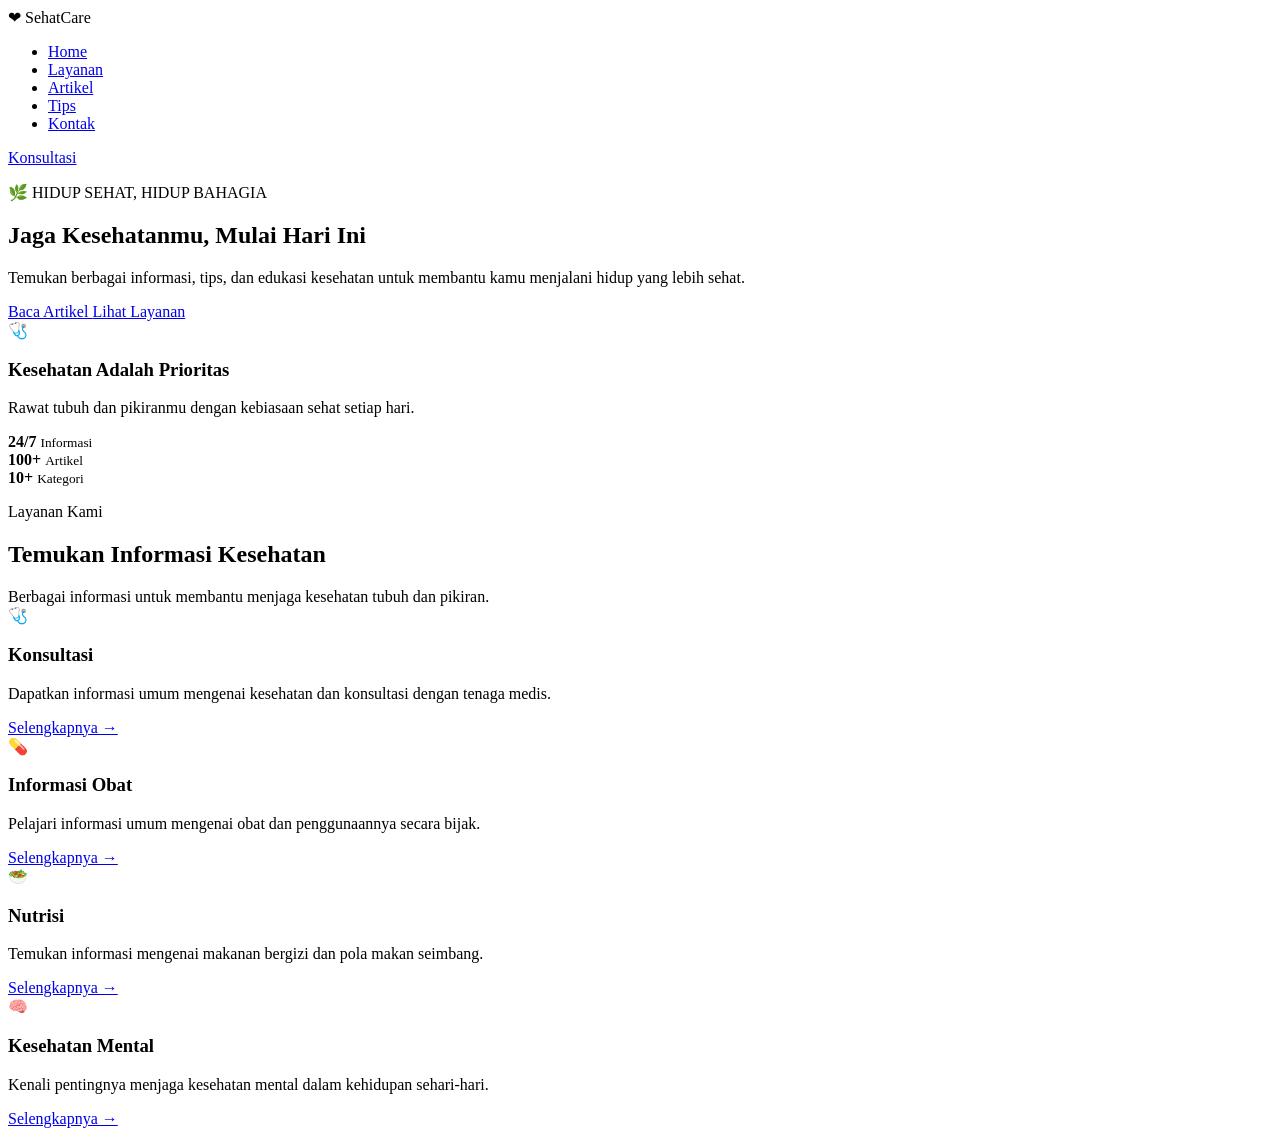
==== index.html @ c1064295 "saya membuat layanan" ====
<!DOCTYPE html>
<html lang="id">
<head>
    <meta charset="UTF-8">
    <meta name="viewport" content="width=device-width, initial-scale=1.0">
    <title>SehatCare - Informasi Kesehatan</title>

    <link rel="stylesheet" href="style.css">
</head>
<body>

    <!-- NAVBAR -->
    <header>
        <nav class="navbar">
            <div class="logo">
                <span>❤</span> SehatCare
            </div>

            <ul class="nav-menu">
                <li><a href="#home">Home</a></li>
                <li><a href="#layanan">Layanan</a></li>
                <li><a href="#artikel">Artikel</a></li>
                <li><a href="#tips">Tips</a></li>
                <li><a href="#kontak">Kontak</a></li>
            </ul>

            <a href="#kontak" class="nav-button">Konsultasi</a>
        </nav>
    </header>


       <!-- HERO -->
    <section class="hero" id="home">
        <div class="hero-content">

            <div class="hero-text">
                <p class="subtitle">🌿 HIDUP SEHAT, HIDUP BAHAGIA</p>

                <h1>
                    Jaga Kesehatanmu,
                    <span>Mulai Hari Ini</span>
                </h1>

                <p class="description">
                    Temukan berbagai informasi, tips, dan edukasi kesehatan
                    untuk membantu kamu menjalani hidup yang lebih sehat.
                </p>

                <div class="hero-buttons">
                    <a href="#artikel" class="btn-primary">
                        Baca Artikel
                    </a>

                    <a href="#layanan" class="btn-secondary">
                        Lihat Layanan
                    </a>
                </div>
            </div>

            <div class="hero-card">
                <div class="doctor-icon">🩺</div>

                <h3>Kesehatan Adalah Prioritas</h3>

                <p>
                    Rawat tubuh dan pikiranmu dengan kebiasaan
                    sehat setiap hari.
                </p>

                <div class="health-info">
                    <div>
                        <strong>24/7</strong>
                        <small>Informasi</small>
                    </div>

                    <div>
                        <strong>100+</strong>
                        <small>Artikel</small>
                    </div>

                    <div>
                        <strong>10+</strong>
                        <small>Kategori</small>
                    </div>
                </div>
            </div>

        </div>
    </section>

        <!-- LAYANAN -->
    <section class="section" id="layanan">

        <div class="section-title">
            <p>Layanan Kami</p>
            <h2>Temukan Informasi Kesehatan</h2>
            <span>
                Berbagai informasi untuk membantu menjaga kesehatan tubuh
                dan pikiran.
            </span>
        </div>

        <div class="service-container">

            <div class="service-card">
                <div class="service-icon">🩺</div>
                <h3>Konsultasi</h3>
                <p>
                    Dapatkan informasi umum mengenai kesehatan
                    dan konsultasi dengan tenaga medis.
                </p>
                <a href="#kontak">Selengkapnya →</a>
            </div>

            <div class="service-card">
                <div class="service-icon">💊</div>
                <h3>Informasi Obat</h3>
                <p>
                    Pelajari informasi umum mengenai obat dan
                    penggunaannya secara bijak.
                </p>
                <a href="#artikel">Selengkapnya →</a>
            </div>

            <div class="service-card">
                <div class="service-icon">🥗</div>
                <h3>Nutrisi</h3>
                <p>
                    Temukan informasi mengenai makanan bergizi
                    dan pola makan seimbang.
                </p>
                <a href="#tips">Selengkapnya →</a>
            </div>

            <div class="service-card">
                <div class="service-icon">🧠</div>
                <h3>Kesehatan Mental</h3>
                <p>
                    Kenali pentingnya menjaga kesehatan mental
                    dalam kehidupan sehari-hari.
                </p>
                <a href="#artikel">Selengkapnya →</a>
            </div>

        </div>
    </section>
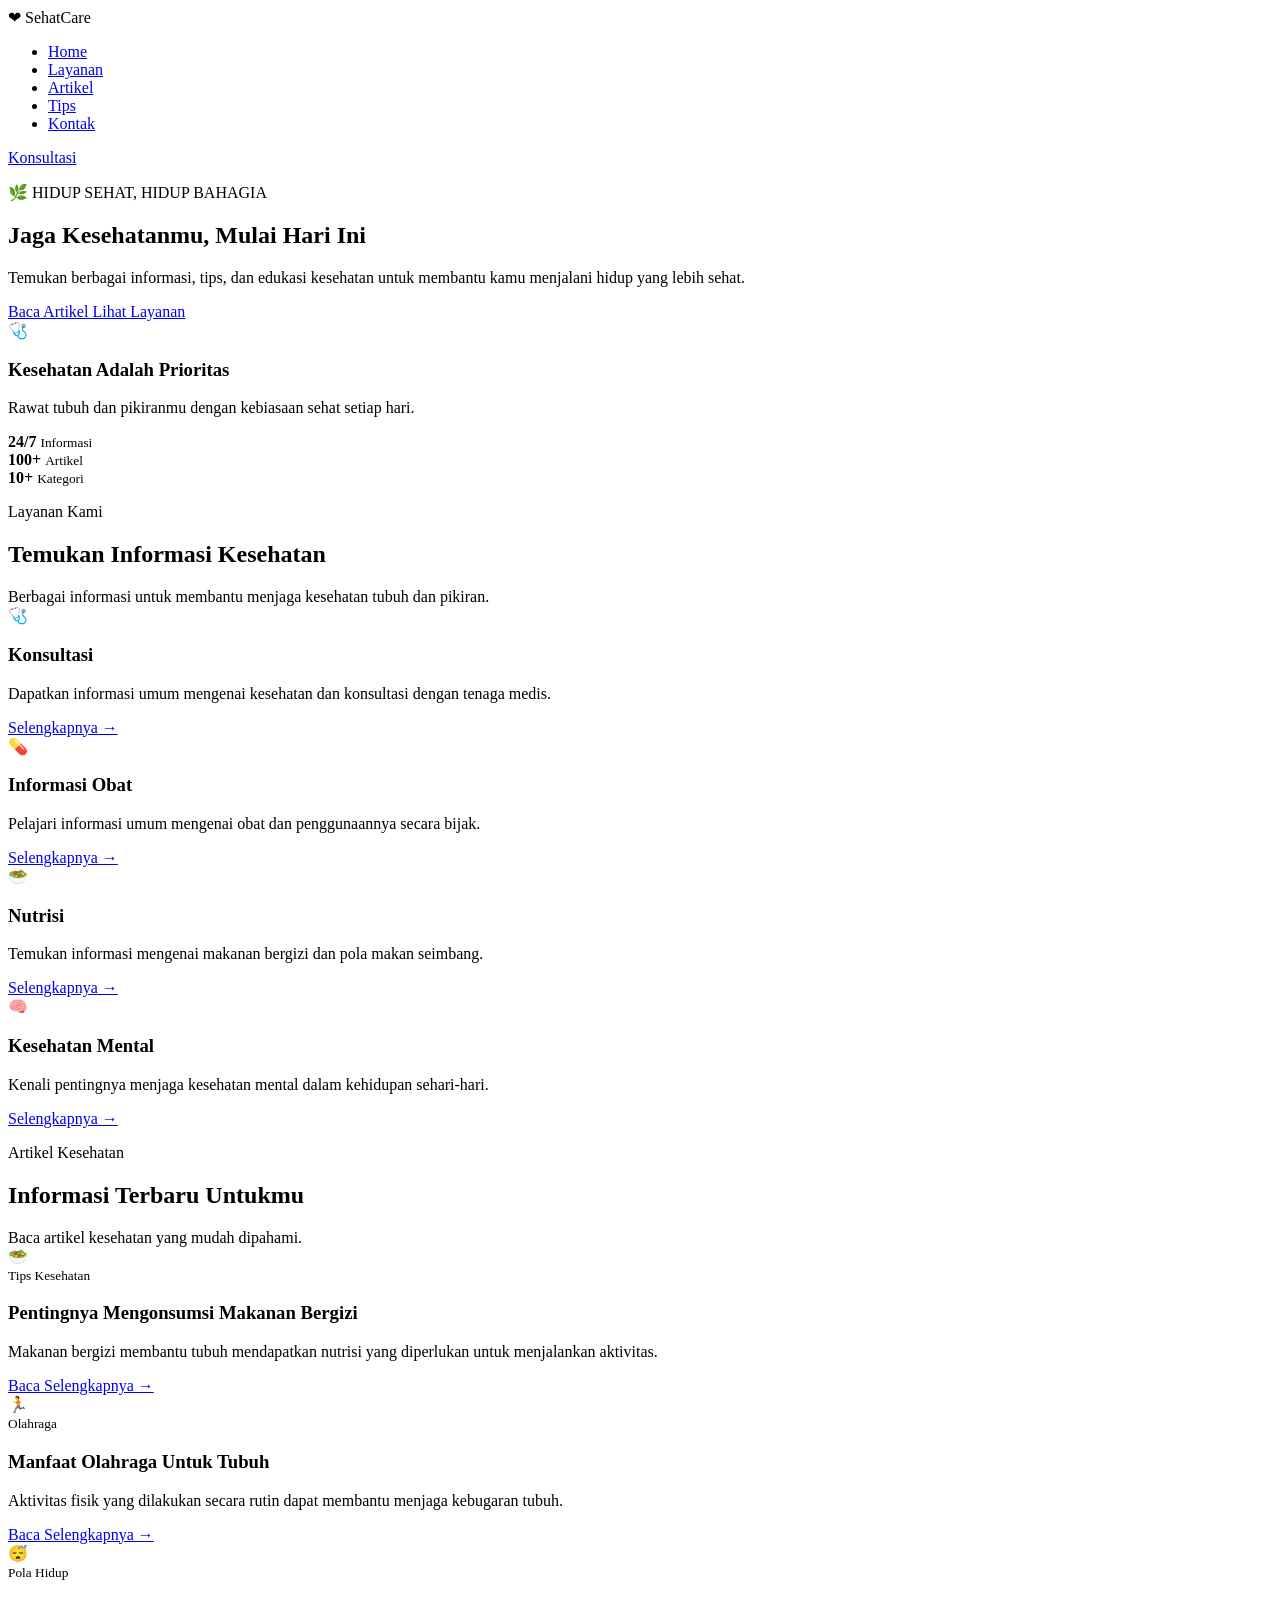
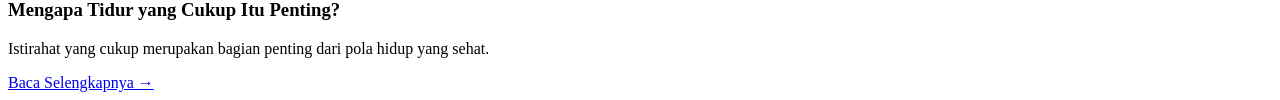
==== commit 41a7c97d: "saya membuat layanan untuk layanan kesehatan" ====
--- a/index.html
+++ b/index.html
@@ -144,3 +144,84 @@
 
         </div>
     </section>
+
+      <!-- ARTIKEL -->
+    <section class="article-section" id="artikel">
+
+        <div class="section-title">
+            <p>Artikel Kesehatan</p>
+            <h2>Informasi Terbaru Untukmu</h2>
+            <span>
+                Baca artikel kesehatan yang mudah dipahami.
+            </span>
+        </div>
+
+        <div class="article-container">
+
+            <article class="article-card">
+                <div class="article-image image-one">
+                    <span>🥗</span>
+                </div>
+
+                <div class="article-content">
+                    <small>Tips Kesehatan</small>
+
+                    <h3>
+                        Pentingnya Mengonsumsi Makanan Bergizi
+                    </h3>
+
+                    <p>
+                        Makanan bergizi membantu tubuh mendapatkan
+                        nutrisi yang diperlukan untuk menjalankan aktivitas.
+                    </p>
+
+                    <a href="#">Baca Selengkapnya →</a>
+                </div>
+            </article>
+
+
+            <article class="article-card">
+                <div class="article-image image-two">
+                    <span>🏃</span>
+                </div>
+
+                <div class="article-content">
+                    <small>Olahraga</small>
+
+                    <h3>
+                        Manfaat Olahraga Untuk Tubuh
+                    </h3>
+
+                    <p>
+                        Aktivitas fisik yang dilakukan secara rutin
+                        dapat membantu menjaga kebugaran tubuh.
+                    </p>
+
+                    <a href="#">Baca Selengkapnya →</a>
+                </div>
+            </article>
+
+
+            <article class="article-card">
+                <div class="article-image image-three">
+                    <span>😴</span>
+                </div>
+
+                <div class="article-content">
+                    <small>Pola Hidup</small>
+
+                    <h3>
+                        Mengapa Tidur yang Cukup Itu Penting?
+                    </h3>
+
+                    <p>
+                        Istirahat yang cukup merupakan bagian penting
+                        dari pola hidup yang sehat.
+                    </p>
+
+                    <a href="#">Baca Selengkapnya →</a>
+                </div>
+            </article>
+
+        </div>
+    </section>
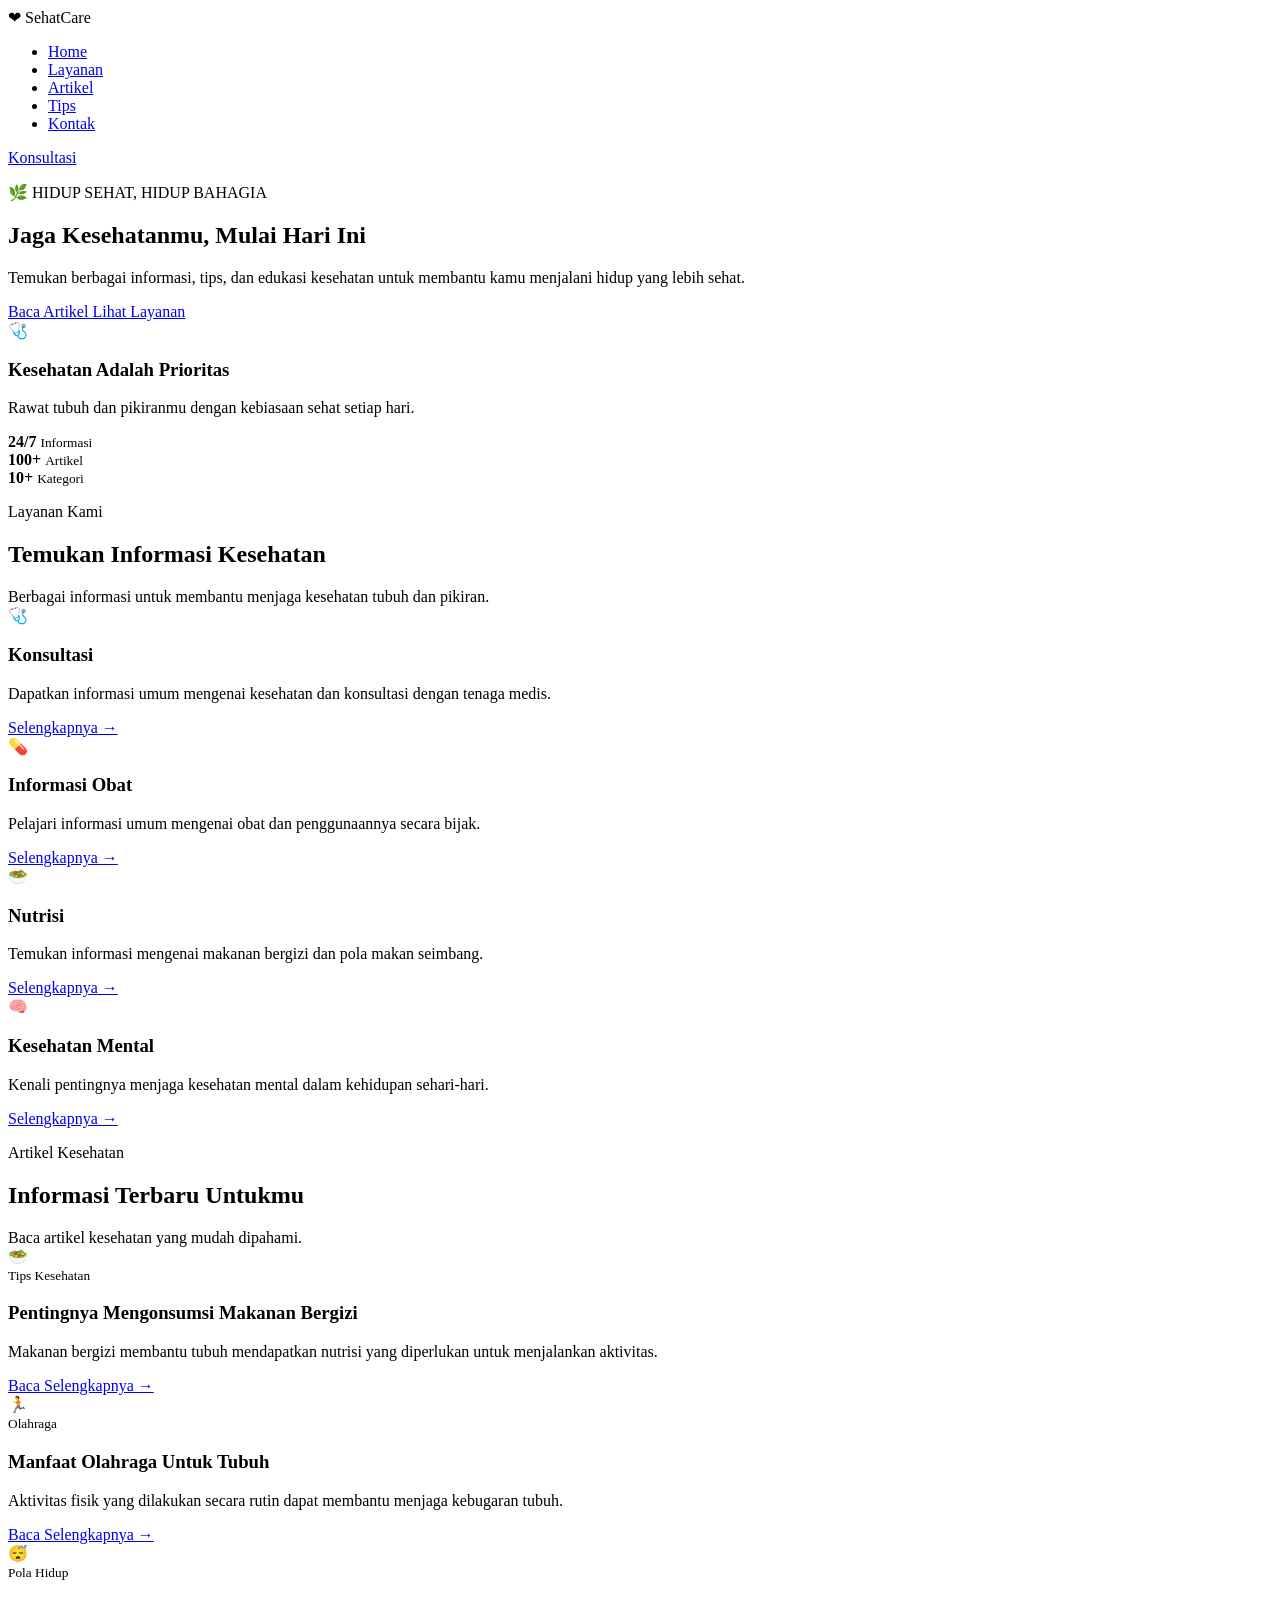
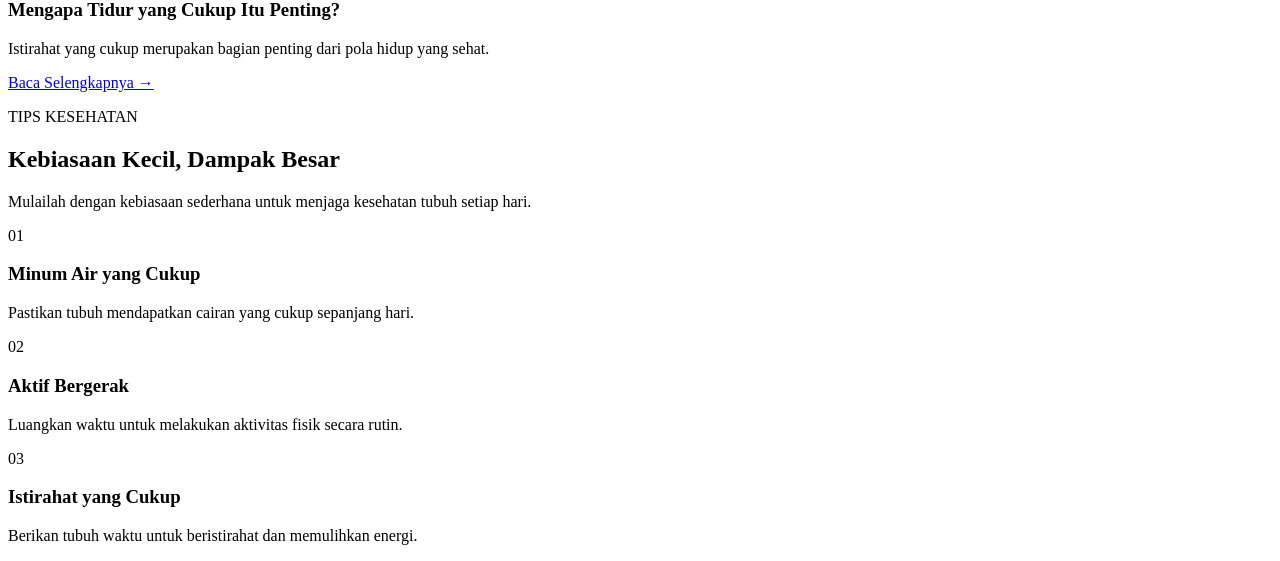
==== commit 1701ebe1: "saya membuat tips" ====
--- a/index.html
+++ b/index.html
@@ -224,4 +224,68 @@
             </article>
 
         </div>
-    </section>+    </section>
+
+    <!-- TIPS -->
+    <section class="tips" id="tips">
+
+        <div class="tips-content">
+
+            <div>
+                <p class="subtitle">TIPS KESEHATAN</p>
+
+                <h2>
+                    Kebiasaan Kecil,
+                    <span>Dampak Besar</span>
+                </h2>
+
+                <p>
+                    Mulailah dengan kebiasaan sederhana untuk menjaga
+                    kesehatan tubuh setiap hari.
+                </p>
+            </div>
+
+            <div class="tips-list">
+
+                <div class="tip">
+                    <span>01</span>
+                    <div>
+                        <h3>Minum Air yang Cukup</h3>
+                        <p>
+                            Pastikan tubuh mendapatkan cairan yang cukup
+                            sepanjang hari.
+                        </p>
+                    </div>
+                </div>
+
+                <div class="tip">
+                    <span>02</span>
+                    <div>
+                        <h3>Aktif Bergerak</h3>
+                        <p>
+                            Luangkan waktu untuk melakukan aktivitas
+                            fisik secara rutin.
+                        </p>
+                    </div>
+                </div>
+
+                <div class="tip">
+                    <span>03</span>
+                    <div>
+                        <h3>Istirahat yang Cukup</h3>
+                        <p>
+                            Berikan tubuh waktu untuk beristirahat dan
+                            memulihkan energi.
+                        </p>
+                    </div>
+                </div>
+
+            </div>
+
+        </div>
+
+    </section>
+
+
+    <!-- CTA -->
+    <section class="cta">
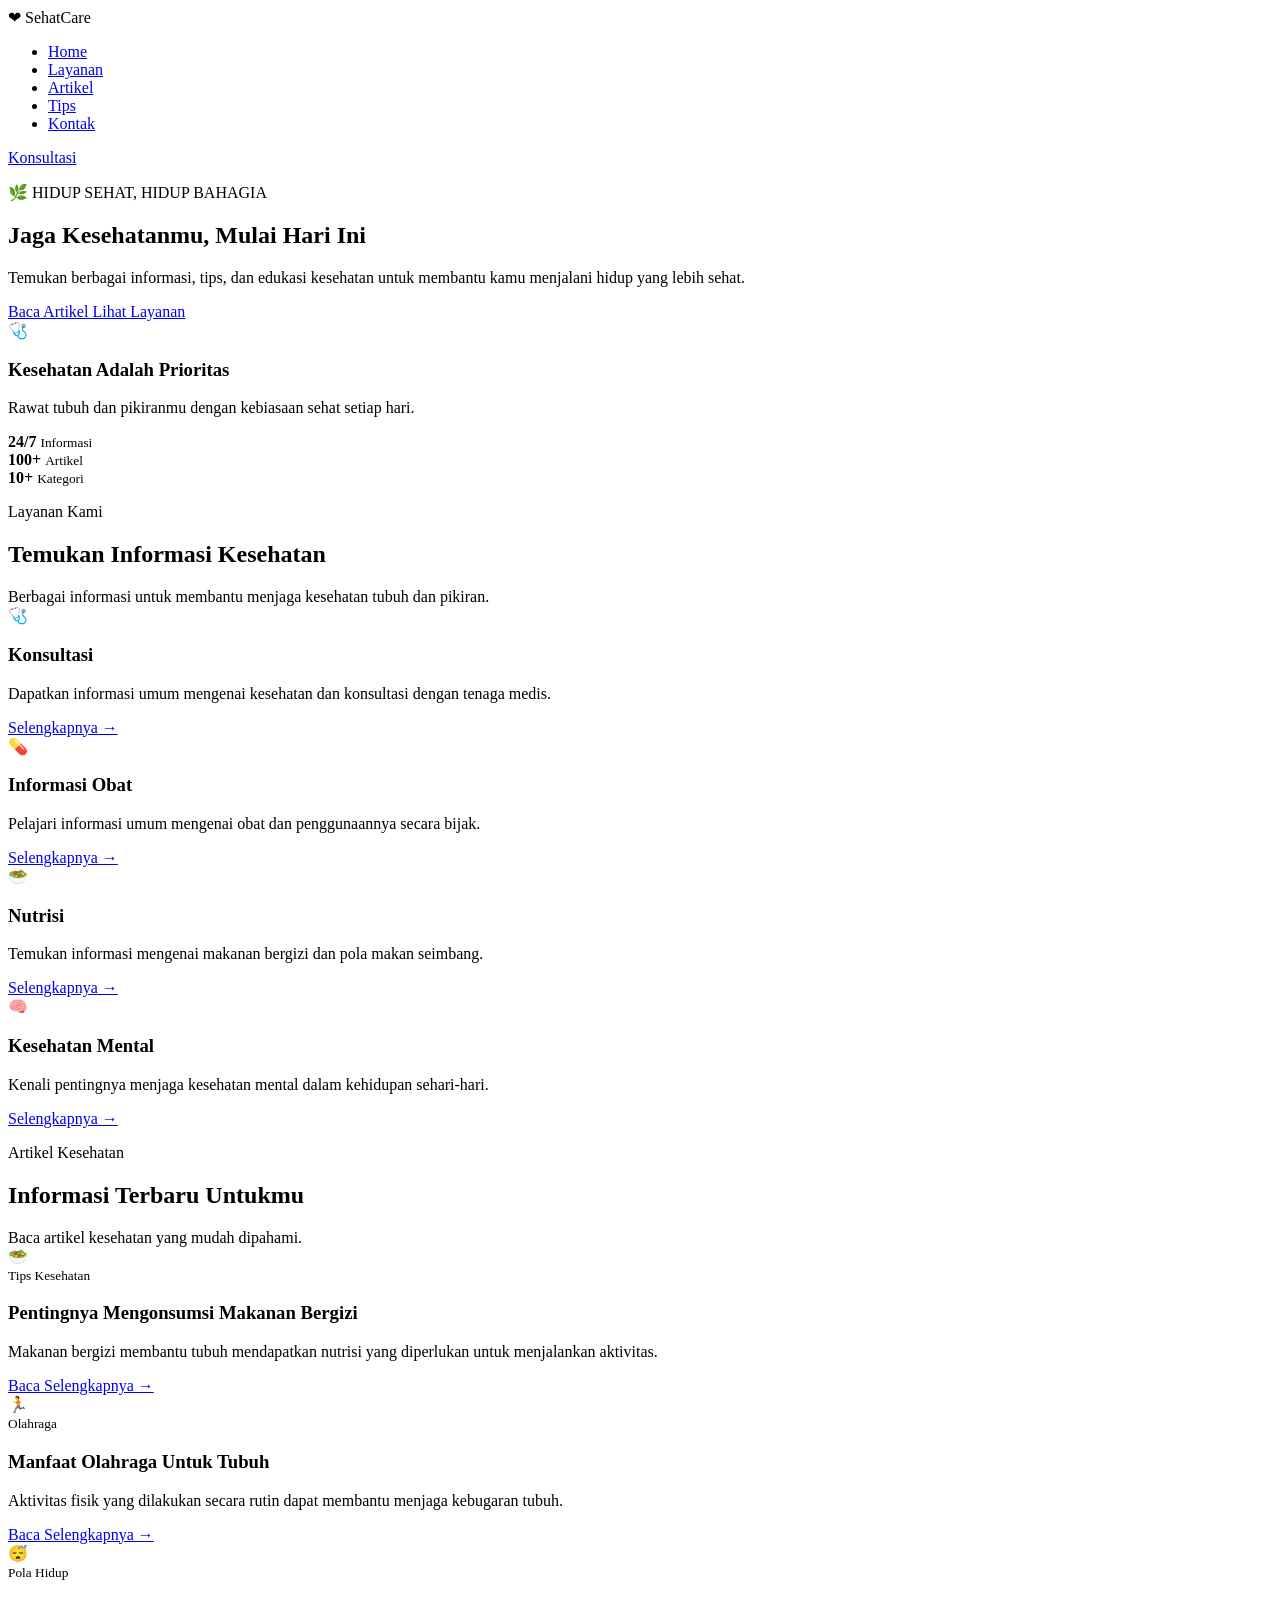
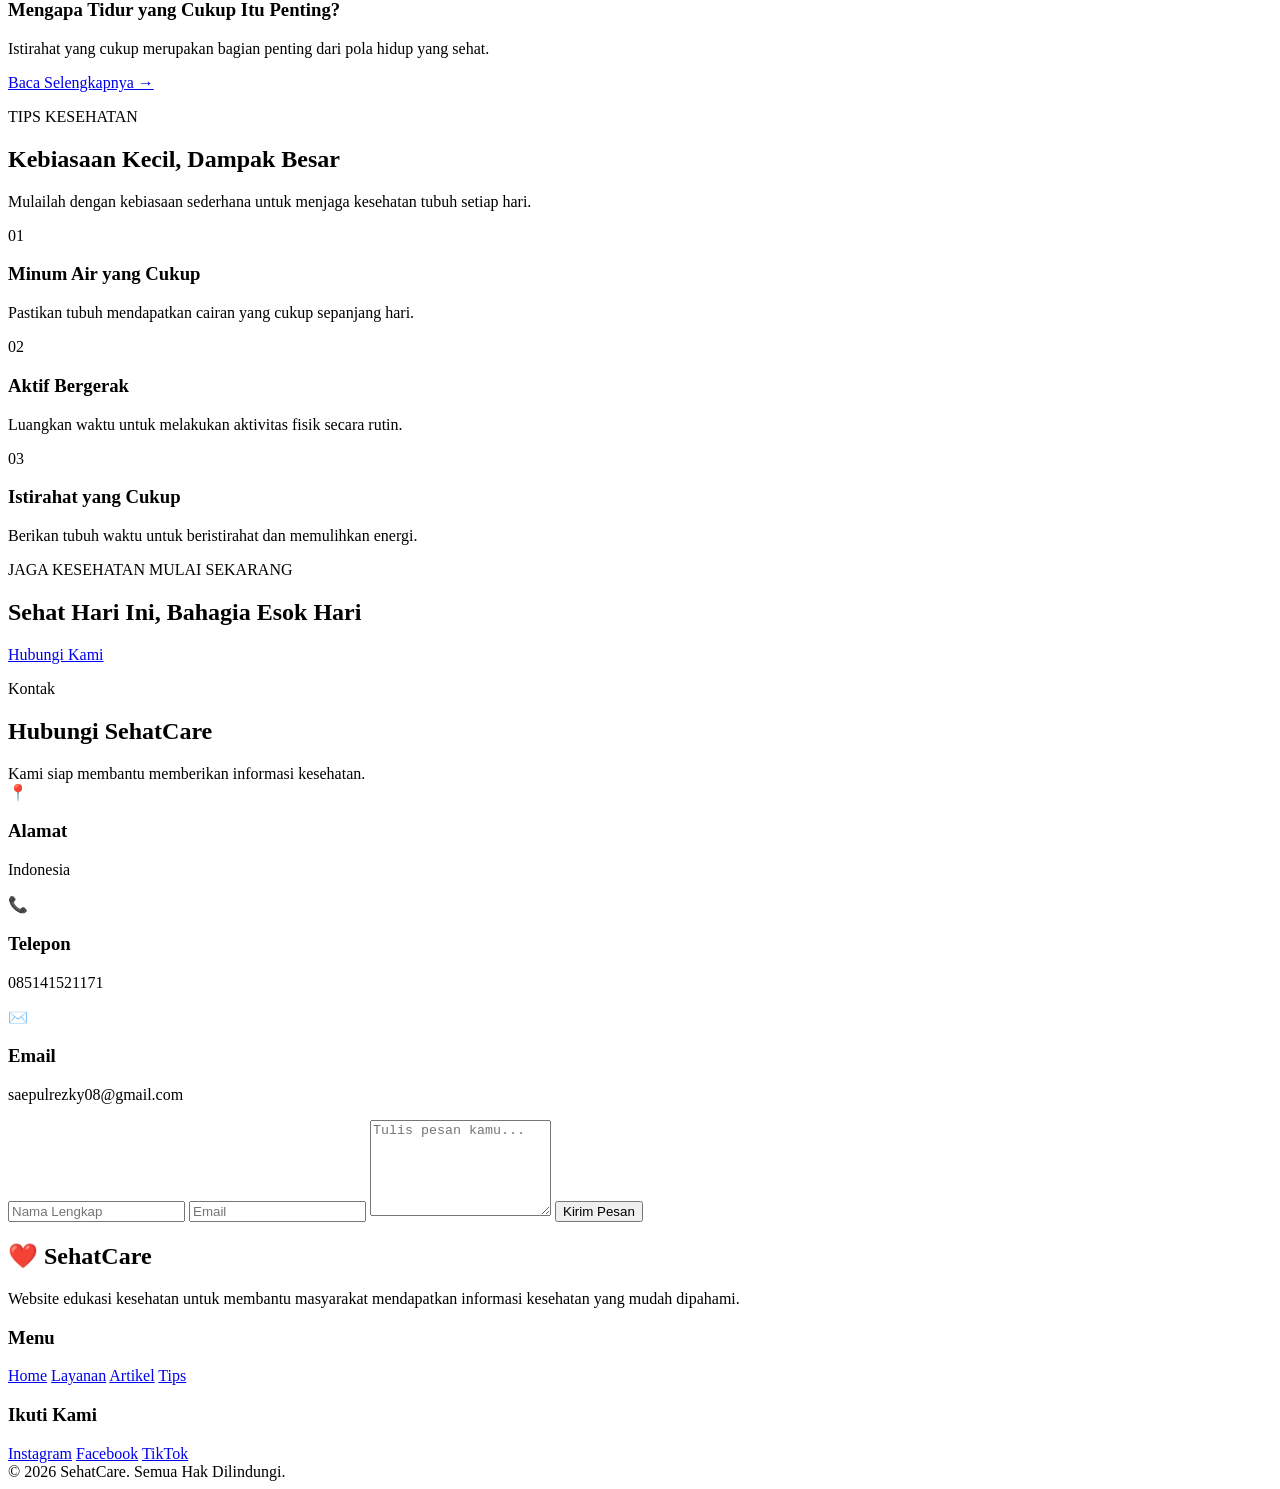
==== commit f302684f: "saya membuat footer di akhir" ====
--- a/index.html
+++ b/index.html
@@ -289,3 +289,117 @@
 
     <!-- CTA -->
     <section class="cta">
+    <div>
+            <p>JAGA KESEHATAN MULAI SEKARANG</p>
+
+            <h2>
+                Sehat Hari Ini,
+                Bahagia Esok Hari
+            </h2>
+
+            <a href="#kontak" class="btn-primary">
+                Hubungi Kami
+            </a>
+        </div>
+
+    </section>
+
+    <!-- KONTAK -->
+    <section class="contact" id="kontak">
+
+        <div class="section-title">
+            <p>Kontak</p>
+            <h2>Hubungi SehatCare</h2>
+            <span>
+                Kami siap membantu memberikan informasi kesehatan.
+            </span>
+        </div>
+
+        <div class="contact-container">
+
+            <div class="contact-info">
+
+                <div class="contact-box">
+                    <span>📍</span>
+                    <div>
+                        <h3>Alamat</h3>
+                        <p>Indonesia</p>
+                    </div>
+                </div>
+
+                <div class="contact-box">
+                    <span>📞</span>
+                    <div>
+                        <h3>Telepon</h3>
+                        <p>085141521171</p>
+                    </div>
+                </div>
+
+                <div class="contact-box">
+                    <span>✉️</span>
+                    <div>
+                        <h3>Email</h3>
+                        <p>saepulrezky08@gmail.com</p>
+                    </div>
+                </div>
+
+            </div>
+
+
+            <form class="contact-form">
+
+                <input type="text" placeholder="Nama Lengkap">
+
+                <input type="email" placeholder="Email">
+
+                <textarea rows="6" placeholder="Tulis pesan kamu..."></textarea>
+
+                <button type="submit">
+                    Kirim Pesan
+                </button>
+
+            </form>
+
+        </div>
+
+    </section>
+
+
+    <!-- FOOTER -->
+    <footer>
+
+        <div class="footer-content">
+
+            <div>
+                <h2>❤️ SehatCare</h2>
+                <p>
+                    Website edukasi kesehatan untuk membantu masyarakat
+                    mendapatkan informasi kesehatan yang mudah dipahami.
+                </p>
+            </div>
+
+            <div>
+                <h3>Menu</h3>
+                <a href="#home">Home</a>
+                <a href="#layanan">Layanan</a>
+                <a href="#artikel">Artikel</a>
+                <a href="#tips">Tips</a>
+            </div>
+
+            <div>
+                <h3>Ikuti Kami</h3>
+                <a href="#">Instagram</a>
+                <a href="#">Facebook</a>
+                <a href="#">TikTok</a>
+            </div>
+
+        </div>
+
+        <div class="copyright">
+            © 2026 SehatCare. Semua Hak Dilindungi.
+        </div>
+
+    </footer>
+
+</body>
+</html>
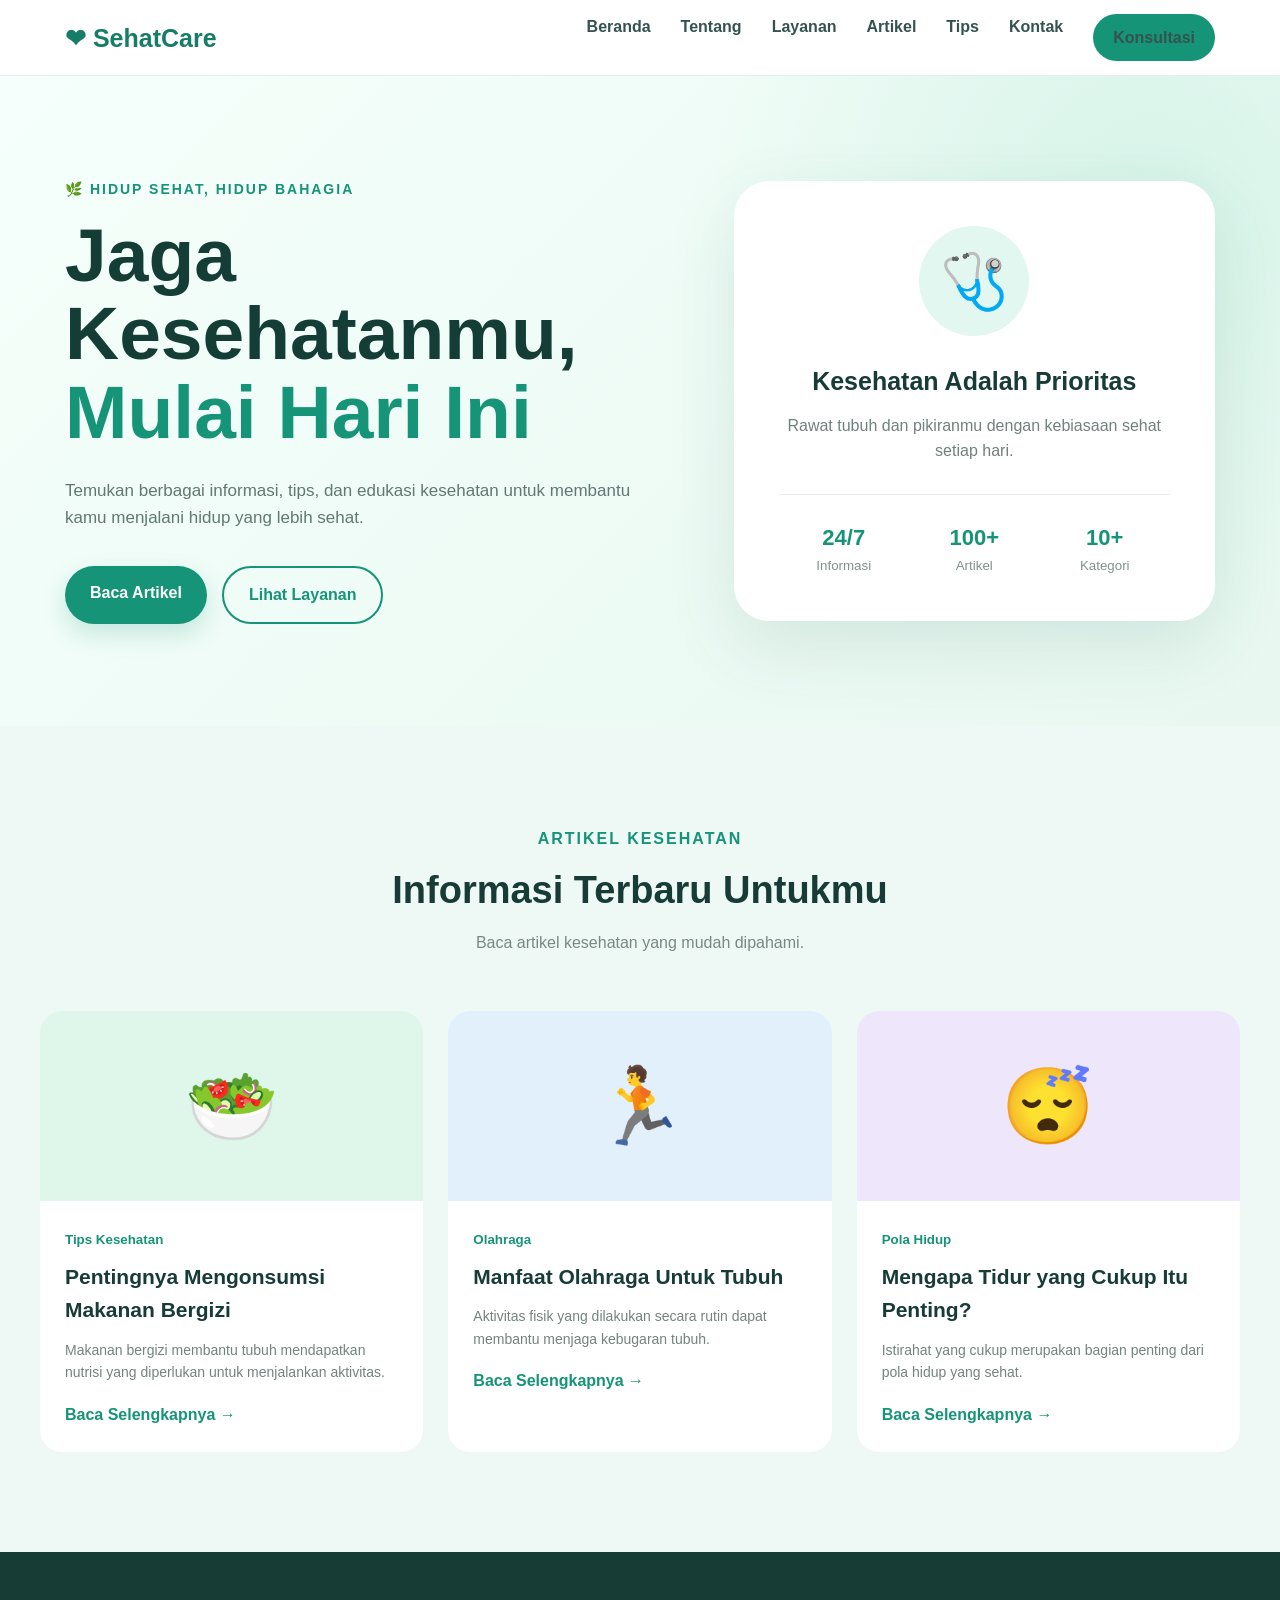
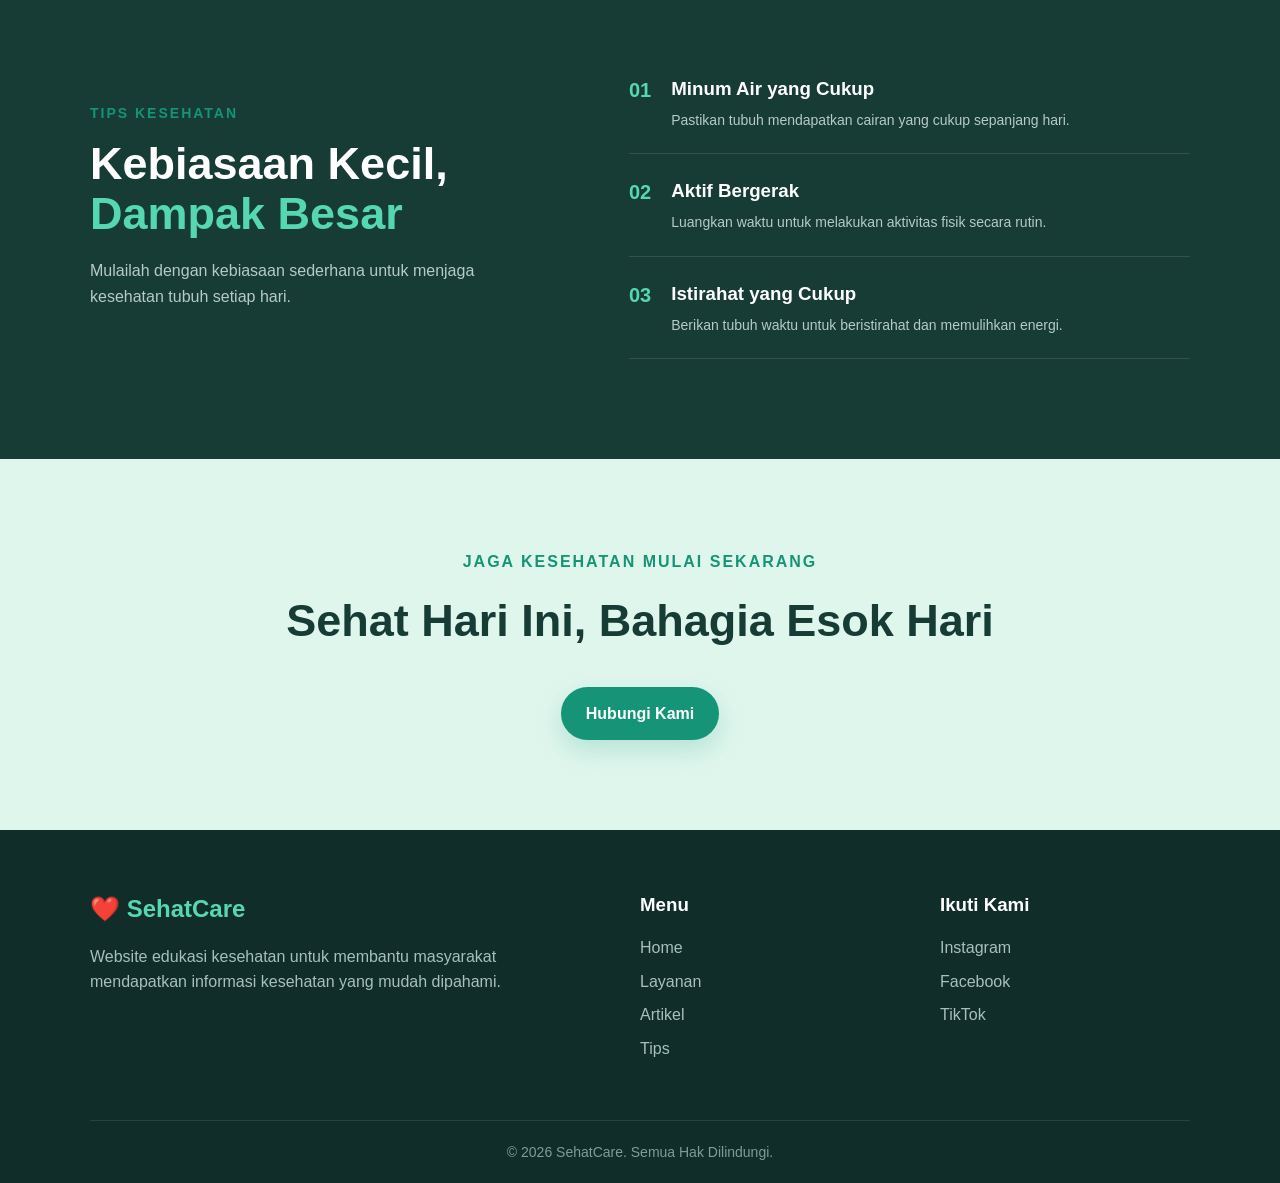
==== commit e76f4e01: "saya membuat halaman artikel yang memiliki judul SehatCare | Artikel versi : 1.8" ====
--- a/index.html
+++ b/index.html
@@ -13,15 +13,17 @@
     <header>
         <nav class="navbar">
             <div class="logo">
-                <span>❤</span> SehatCare
+                <span></span> ❤ SehatCare
             </div>
 
             <ul class="nav-menu">
-                <li><a href="#home">Home</a></li>
-                <li><a href="#layanan">Layanan</a></li>
-                <li><a href="#artikel">Artikel</a></li>
-                <li><a href="#tips">Tips</a></li>
-                <li><a href="#kontak">Kontak</a></li>
+               <ul class="nav-menu" id="navMenu">
+               <li><a class="active" href="index.html">Beranda</a></li>
+               <li><a class="" href="tentang.html">Tentang</a></li>
+               <li><a class="" href="layanan.html">Layanan</a></li>
+               <li><a class="" href="artikel.html">Artikel</a></li>
+               <li><a class="" href="tips.html">Tips</a></li>
+               <li><a class="" href="kontak.html">Kontak</a></li>
             </ul>
 
             <a href="#kontak" class="nav-button">Konsultasi</a>
@@ -83,63 +85,6 @@
                         <small>Kategori</small>
                     </div>
                 </div>
-            </div>
-
-        </div>
-    </section>
-
-        <!-- LAYANAN -->
-    <section class="section" id="layanan">
-
-        <div class="section-title">
-            <p>Layanan Kami</p>
-            <h2>Temukan Informasi Kesehatan</h2>
-            <span>
-                Berbagai informasi untuk membantu menjaga kesehatan tubuh
-                dan pikiran.
-            </span>
-        </div>
-
-        <div class="service-container">
-
-            <div class="service-card">
-                <div class="service-icon">🩺</div>
-                <h3>Konsultasi</h3>
-                <p>
-                    Dapatkan informasi umum mengenai kesehatan
-                    dan konsultasi dengan tenaga medis.
-                </p>
-                <a href="#kontak">Selengkapnya →</a>
-            </div>
-
-            <div class="service-card">
-                <div class="service-icon">💊</div>
-                <h3>Informasi Obat</h3>
-                <p>
-                    Pelajari informasi umum mengenai obat dan
-                    penggunaannya secara bijak.
-                </p>
-                <a href="#artikel">Selengkapnya →</a>
-            </div>
-
-            <div class="service-card">
-                <div class="service-icon">🥗</div>
-                <h3>Nutrisi</h3>
-                <p>
-                    Temukan informasi mengenai makanan bergizi
-                    dan pola makan seimbang.
-                </p>
-                <a href="#tips">Selengkapnya →</a>
-            </div>
-
-            <div class="service-card">
-                <div class="service-icon">🧠</div>
-                <h3>Kesehatan Mental</h3>
-                <p>
-                    Kenali pentingnya menjaga kesehatan mental
-                    dalam kehidupan sehari-hari.
-                </p>
-                <a href="#artikel">Selengkapnya →</a>
             </div>
 
         </div>
@@ -304,67 +249,6 @@
 
     </section>
 
-    <!-- KONTAK -->
-    <section class="contact" id="kontak">
-
-        <div class="section-title">
-            <p>Kontak</p>
-            <h2>Hubungi SehatCare</h2>
-            <span>
-                Kami siap membantu memberikan informasi kesehatan.
-            </span>
-        </div>
-
-        <div class="contact-container">
-
-            <div class="contact-info">
-
-                <div class="contact-box">
-                    <span>📍</span>
-                    <div>
-                        <h3>Alamat</h3>
-                        <p>Indonesia</p>
-                    </div>
-                </div>
-
-                <div class="contact-box">
-                    <span>📞</span>
-                    <div>
-                        <h3>Telepon</h3>
-                        <p>085141521171</p>
-                    </div>
-                </div>
-
-                <div class="contact-box">
-                    <span>✉️</span>
-                    <div>
-                        <h3>Email</h3>
-                        <p>saepulrezky08@gmail.com</p>
-                    </div>
-                </div>
-
-            </div>
-
-
-            <form class="contact-form">
-
-                <input type="text" placeholder="Nama Lengkap">
-
-                <input type="email" placeholder="Email">
-
-                <textarea rows="6" placeholder="Tulis pesan kamu..."></textarea>
-
-                <button type="submit">
-                    Kirim Pesan
-                </button>
-
-            </form>
-
-        </div>
-
-    </section>
-
-
     <!-- FOOTER -->
     <footer>
 
--- a/style.css
+++ b/style.css
@@ -0,0 +1,604 @@
+* {
+    margin: 0;
+    padding: 0;
+    box-sizing: border-box;
+    scroll-behavior: smooth;
+}
+
+body {
+    font-family: Arial, Helvetica, sans-serif;
+    color: #173b35;
+    background: #f7fbf9;
+    line-height: 1.6;
+}
+
+/* =========================
+   NAVBAR
+========================= */
+
+header {
+    position: sticky;
+    top: 0;
+    z-index: 1000;
+    background: rgba(255, 255, 255, 0.95);
+    border-bottom: 1px solid #e5eeee;
+    backdrop-filter: blur(10px);
+}
+
+.navbar {
+    max-width: 1200px;
+    margin: auto;
+    height: 75px;
+    padding: 0 25px;
+
+    display: flex;
+    align-items: center;
+    justify-content: space-between;
+}
+
+.logo {
+    font-size: 25px;
+    font-weight: bold;
+    color: #167d67;
+}
+
+.logo span {
+    color: #e45c65;
+}
+
+.nav-menu {
+    list-style: none;
+    display: flex;
+    gap: 30px;
+}
+
+.nav-menu a {
+    text-decoration: none;
+    color: #34534e;
+    font-weight: 600;
+    transition: 0.3s;
+}
+
+.nav-menu a:hover {
+    color: #159477;
+}
+
+.nav-button {
+    text-decoration: none;
+    background: #159477;
+    color: white;
+    padding: 11px 20px;
+    border-radius: 25px;
+    font-weight: bold;
+    transition: 0.3s;
+}
+
+.nav-button:hover {
+    background: #106f5a;
+    transform: translateY(-2px);
+}
+
+/* =========================
+   HERO
+========================= */
+
+.hero {
+    min-height: 650px;
+    background:
+        radial-gradient(circle at 90% 20%, #d7f4e9 0%, transparent 35%),
+        linear-gradient(135deg, #f5fffb, #e8f8f1);
+
+    display: flex;
+    align-items: center;
+}
+
+.hero-content {
+    max-width: 1200px;
+    width: 100%;
+    margin: auto;
+    padding: 80px 25px;
+
+    display: grid;
+    grid-template-columns: 1.1fr 0.9fr;
+    gap: 80px;
+    align-items: center;
+}
+
+.subtitle {
+    color: #159477;
+    font-size: 14px;
+    font-weight: bold;
+    letter-spacing: 2px;
+    margin-bottom: 15px;
+}
+
+.hero h1 {
+    font-size: clamp(45px, 6vw, 75px);
+    line-height: 1.05;
+    color: #143d36;
+    margin-bottom: 25px;
+}
+
+.hero h1 span {
+    display: block;
+    color: #159477;
+}
+
+.description {
+    color: #627873;
+    max-width: 580px;
+    font-size: 17px;
+    margin-bottom: 35px;
+}
+
+.hero-buttons {
+    display: flex;
+    gap: 15px;
+    flex-wrap: wrap;
+}
+
+.btn-primary,
+.btn-secondary {
+    display: inline-block;
+    padding: 14px 25px;
+    border-radius: 30px;
+    text-decoration: none;
+    font-weight: bold;
+    transition: 0.3s;
+}
+
+.btn-primary {
+    background: #159477;
+    color: white;
+    box-shadow: 0 10px 25px rgba(21, 148, 119, 0.2);
+}
+
+.btn-primary:hover {
+    background: #106f5a;
+    transform: translateY(-4px);
+}
+
+.btn-secondary {
+    border: 2px solid #159477;
+    color: #159477;
+}
+
+.btn-secondary:hover {
+    background: #159477;
+    color: white;
+}
+
+
+/* HERO CARD */
+
+.hero-card {
+    background: white;
+    padding: 45px;
+    border-radius: 35px;
+    box-shadow: 0 25px 70px rgba(35, 100, 80, 0.12);
+    text-align: center;
+    animation: floating 4s ease-in-out infinite;
+}
+
+.doctor-icon {
+    width: 110px;
+    height: 110px;
+    margin: auto auto 25px;
+
+    display: flex;
+    justify-content: center;
+    align-items: center;
+
+    background: #e2f7ef;
+    border-radius: 50%;
+    font-size: 55px;
+}
+
+.hero-card h3 {
+    font-size: 25px;
+    margin-bottom: 12px;
+}
+
+.hero-card p {
+    color: #71817e;
+}
+
+.health-info {
+    display: grid;
+    grid-template-columns: repeat(3, 1fr);
+    margin-top: 30px;
+    border-top: 1px solid #e8eeee;
+    padding-top: 25px;
+}
+
+.health-info strong,
+.health-info small {
+    display: block;
+}
+
+.health-info strong {
+    color: #159477;
+    font-size: 22px;
+}
+
+.health-info small {
+    color: #82918e;
+}
+
+/* =========================
+   SECTION
+========================= */
+
+.section {
+    padding: 100px 25px;
+    max-width: 1200px;
+    margin: auto;
+}
+
+.section-title {
+    text-align: center;
+    max-width: 700px;
+    margin: 0 auto 55px;
+}
+
+.section-title p {
+    color: #159477;
+    font-weight: bold;
+    text-transform: uppercase;
+    letter-spacing: 2px;
+    margin-bottom: 8px;
+}
+
+.section-title h2 {
+    font-size: 38px;
+    color: #173b35;
+    margin-bottom: 10px;
+}
+
+.section-title span {
+    color: #788985;
+}
+
+/* =========================
+   SERVICE
+========================= */
+
+.service-container {
+    display: grid;
+    grid-template-columns: repeat(4, 1fr);
+    gap: 20px;
+}
+
+.service-card {
+    background: white;
+    padding: 30px 25px;
+    border-radius: 20px;
+    border: 1px solid #e7efec;
+    transition: 0.35s;
+}
+
+.service-card:hover {
+    transform: translateY(-10px);
+    box-shadow: 0 20px 45px rgba(28, 105, 83, 0.12);
+}
+
+.service-icon {
+    font-size: 38px;
+    width: 70px;
+    height: 70px;
+
+    display: flex;
+    align-items: center;
+    justify-content: center;
+
+    background: #e7f8f1;
+    border-radius: 18px;
+    margin-bottom: 20px;
+}
+
+.service-card h3 {
+    margin-bottom: 10px;
+    font-size: 20px;
+}
+
+.service-card p {
+    color: #758580;
+    font-size: 14px;
+    margin-bottom: 20px;
+}
+
+.service-card a,
+.article-card a {
+    text-decoration: none;
+    color: #159477;
+    font-weight: bold;
+}
+
+/* =========================
+   ARTICLE
+========================= */
+
+.article-section {
+    padding: 100px 25px;
+    background: #eef8f4;
+}
+
+.article-container {
+    max-width: 1200px;
+    margin: auto;
+
+    display: grid;
+    grid-template-columns: repeat(3, 1fr);
+    gap: 25px;
+}
+
+.article-card {
+    background: white;
+    border-radius: 22px;
+    overflow: hidden;
+    transition: 0.3s;
+}
+
+.article-card:hover {
+    transform: translateY(-8px);
+    box-shadow: 0 20px 40px rgba(30, 100, 80, 0.12);
+}
+
+.article-image {
+    height: 190px;
+    display: flex;
+    justify-content: center;
+    align-items: center;
+    font-size: 75px;
+}
+
+.image-one {
+    background: #dff6eb;
+}
+
+.image-two {
+    background: #e1f0fa;
+}
+
+.image-three {
+    background: #eee7fb;
+}
+
+.article-content {
+    padding: 25px;
+}
+
+.article-content small {
+    color: #159477;
+    font-weight: bold;
+}
+
+.article-content h3 {
+    margin: 8px 0 12px;
+    font-size: 21px;
+}
+
+.article-content p {
+    color: #74837f;
+    font-size: 14px;
+    margin-bottom: 18px;
+}
+
+/* =========================
+   TIPS
+========================= */
+
+.tips {
+    padding: 100px 25px;
+    background: #173b35;
+    color: white;
+}
+
+.tips-content {
+    max-width: 1100px;
+    margin: auto;
+
+    display: grid;
+    grid-template-columns: 0.9fr 1.1fr;
+    gap: 80px;
+    align-items: center;
+}
+
+.tips h2 {
+    font-size: 45px;
+    line-height: 1.1;
+    margin-bottom: 20px;
+}
+
+.tips h2 span {
+    color: #55d7b2;
+}
+
+.tips-content > div > p:last-child {
+    color: #b6cbc5;
+}
+
+.tip {
+    display: flex;
+    gap: 20px;
+    padding: 22px 0;
+    border-bottom: 1px solid rgba(255,255,255,0.12);
+}
+
+.tip > span {
+    color: #55d7b2;
+    font-size: 20px;
+    font-weight: bold;
+}
+
+.tip h3 {
+    margin-bottom: 5px;
+}
+
+.tip p {
+    color: #b6cbc5;
+    font-size: 14px;
+}
+
+/* =========================
+   CTA
+========================= */
+
+.cta {
+    padding: 90px 25px;
+    text-align: center;
+    background: #dff6ed;
+}
+
+.cta p {
+    color: #159477;
+    font-weight: bold;
+    letter-spacing: 2px;
+}
+
+.cta h2 {
+    font-size: 45px;
+    color: #173b35;
+    margin: 10px 0 30px;
+}
+
+
+/* =========================
+   CONTACT
+========================= */
+
+.contact {
+    padding: 100px 25px;
+    max-width: 1200px;
+    margin: auto;
+}
+
+.contact-container {
+    display: grid;
+    grid-template-columns: 0.8fr 1.2fr;
+    gap: 60px;
+}
+
+.contact-box {
+    display: flex;
+    align-items: center;
+    gap: 20px;
+    padding: 20px 0;
+}
+
+.contact-box > span {
+    width: 55px;
+    height: 55px;
+
+    display: flex;
+    align-items: center;
+    justify-content: center;
+
+    background: #e3f7ef;
+    border-radius: 15px;
+    font-size: 25px;
+}
+
+.contact-box h3 {
+    margin-bottom: 2px;
+}
+
+.contact-box p {
+    color: #798984;
+}
+
+.contact-form {
+    background: white;
+    padding: 35px;
+    border-radius: 25px;
+    box-shadow: 0 15px 50px rgba(40, 100, 85, 0.08);
+}
+
+.contact-form input,
+.contact-form textarea {
+    width: 100%;
+    border: 1px solid #dce8e4;
+    outline: none;
+    border-radius: 12px;
+    padding: 14px;
+    margin-bottom: 15px;
+    font-family: inherit;
+    resize: none;
+}
+
+.contact-form input:focus,
+.contact-form textarea:focus {
+    border-color: #159477;
+}
+
+.contact-form button {
+    border: none;
+    background: #159477;
+    color: white;
+    padding: 14px 25px;
+    border-radius: 25px;
+    font-weight: bold;
+    cursor: pointer;
+    transition: 0.3s;
+}
+
+.contact-form button:hover {
+    background: #106f5a;
+    transform: translateY(-2px);
+}
+
+/* =========================
+   FOOTER
+========================= */
+
+footer {
+    background: #102d29;
+    color: white;
+    padding: 60px 25px 20px;
+}
+
+.footer-content {
+    max-width: 1100px;
+    margin: auto;
+
+    display: grid;
+    grid-template-columns: 2fr 1fr 1fr;
+    gap: 50px;
+}
+
+.footer-content h2 {
+    color: #55d7b2;
+    margin-bottom: 15px;
+}
+
+.footer-content h3 {
+    margin-bottom: 15px;
+}
+
+.footer-content p {
+    max-width: 450px;
+    color: #a9c0ba;
+}
+
+.footer-content a {
+    display: block;
+    color: #a9c0ba;
+    text-decoration: none;
+    margin-bottom: 8px;
+    transition: 0.3s;
+}
+
+.footer-content a:hover {
+    color: #55d7b2;
+}
+
+.copyright {
+    max-width: 1100px;
+    margin: 50px auto 0;
+    padding-top: 20px;
+    border-top: 1px solid rgba(255,255,255,0.1);
+    text-align: center;
+    color: #829b95;
+    font-size: 14px;
+}
+
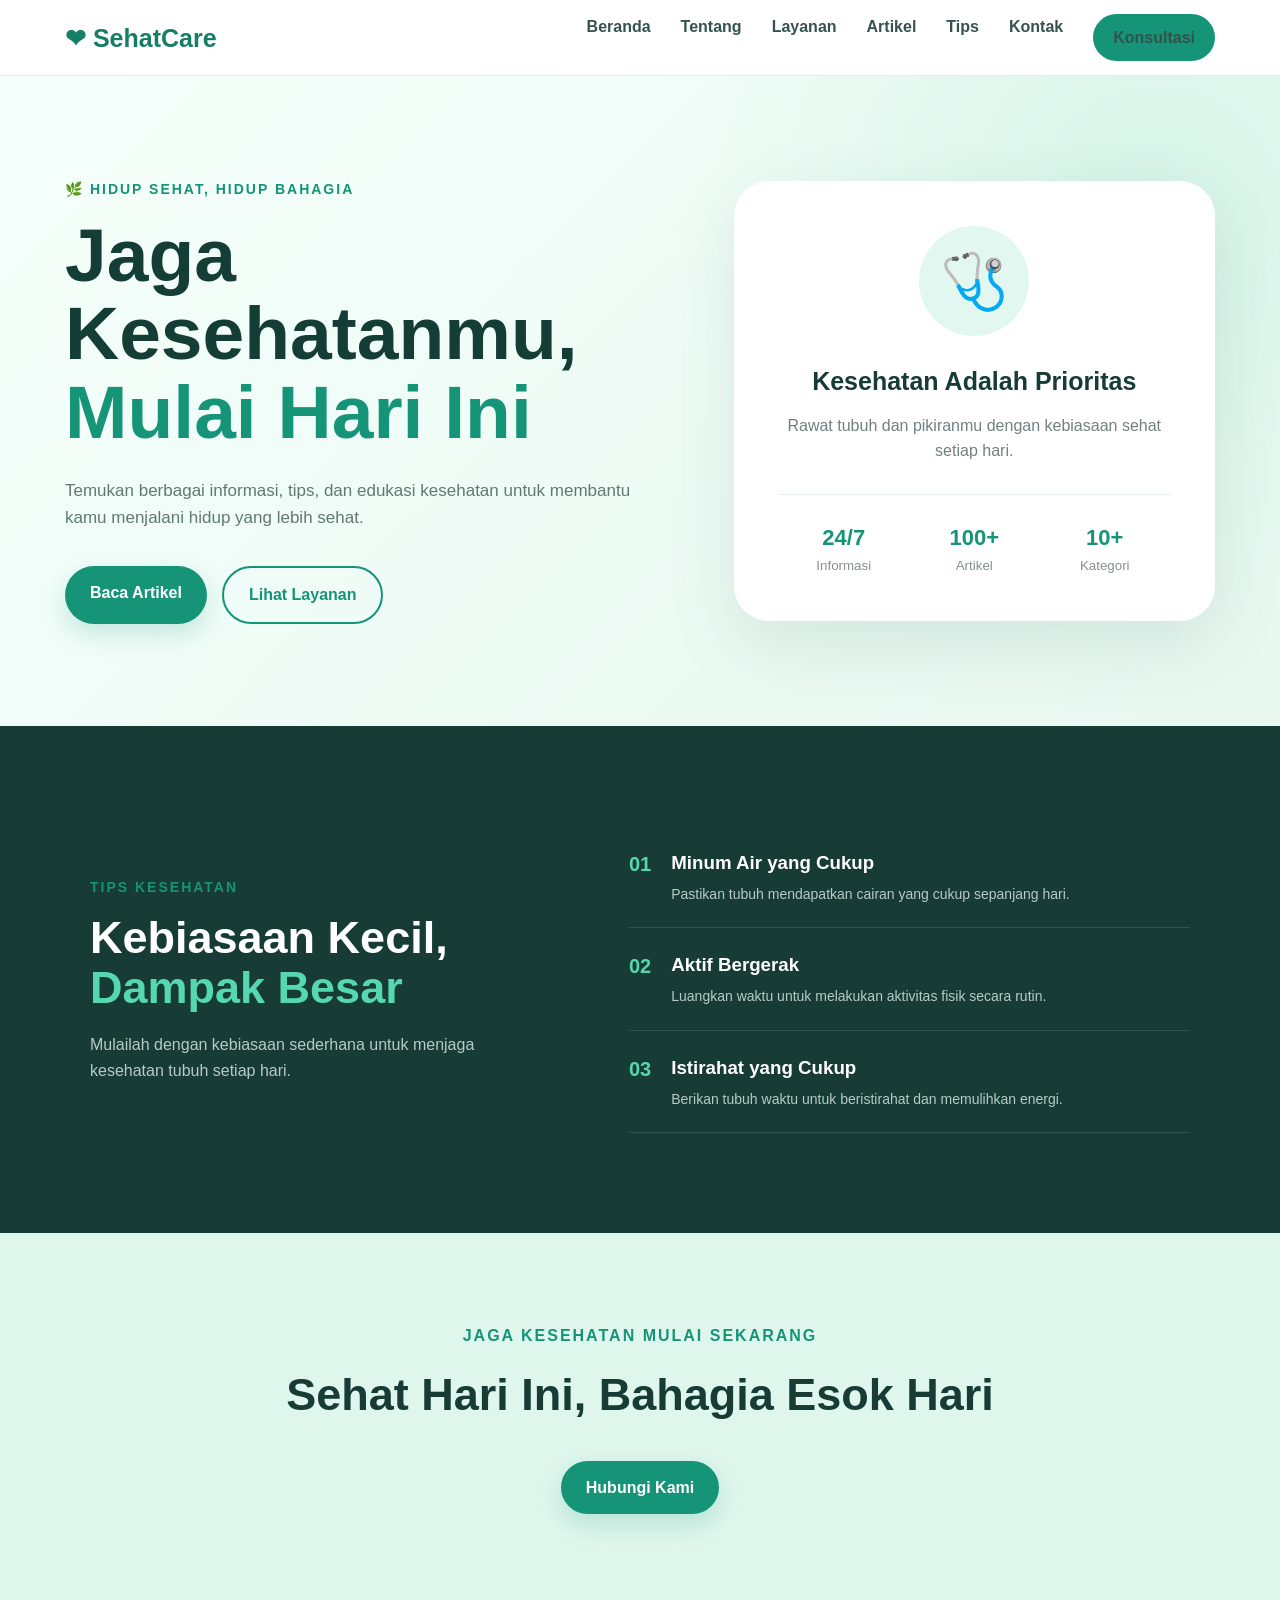
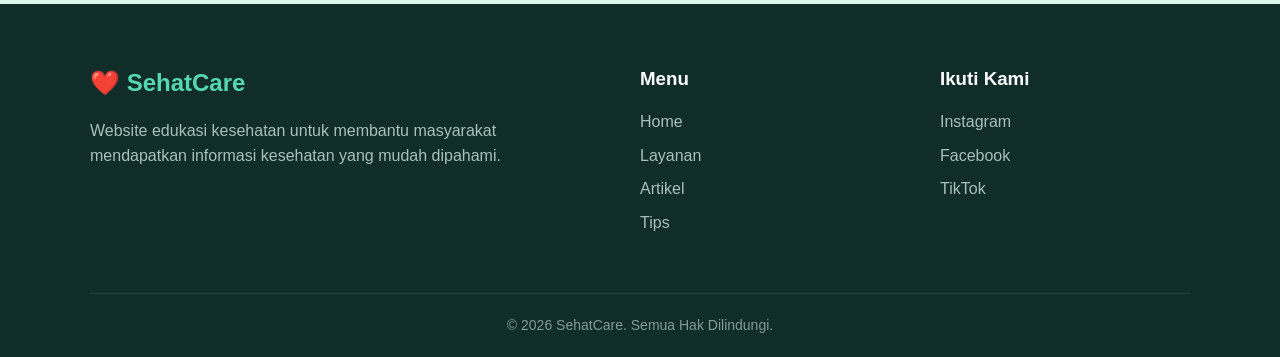
==== commit 02e1778c: "saya membuat halaman tips dengan judul SehatCare | tips versi : 2.2" ====
--- a/index.html
+++ b/index.html
@@ -90,87 +90,6 @@
         </div>
     </section>
 
-      <!-- ARTIKEL -->
-    <section class="article-section" id="artikel">
-
-        <div class="section-title">
-            <p>Artikel Kesehatan</p>
-            <h2>Informasi Terbaru Untukmu</h2>
-            <span>
-                Baca artikel kesehatan yang mudah dipahami.
-            </span>
-        </div>
-
-        <div class="article-container">
-
-            <article class="article-card">
-                <div class="article-image image-one">
-                    <span>🥗</span>
-                </div>
-
-                <div class="article-content">
-                    <small>Tips Kesehatan</small>
-
-                    <h3>
-                        Pentingnya Mengonsumsi Makanan Bergizi
-                    </h3>
-
-                    <p>
-                        Makanan bergizi membantu tubuh mendapatkan
-                        nutrisi yang diperlukan untuk menjalankan aktivitas.
-                    </p>
-
-                    <a href="#">Baca Selengkapnya →</a>
-                </div>
-            </article>
-
-
-            <article class="article-card">
-                <div class="article-image image-two">
-                    <span>🏃</span>
-                </div>
-
-                <div class="article-content">
-                    <small>Olahraga</small>
-
-                    <h3>
-                        Manfaat Olahraga Untuk Tubuh
-                    </h3>
-
-                    <p>
-                        Aktivitas fisik yang dilakukan secara rutin
-                        dapat membantu menjaga kebugaran tubuh.
-                    </p>
-
-                    <a href="#">Baca Selengkapnya →</a>
-                </div>
-            </article>
-
-
-            <article class="article-card">
-                <div class="article-image image-three">
-                    <span>😴</span>
-                </div>
-
-                <div class="article-content">
-                    <small>Pola Hidup</small>
-
-                    <h3>
-                        Mengapa Tidur yang Cukup Itu Penting?
-                    </h3>
-
-                    <p>
-                        Istirahat yang cukup merupakan bagian penting
-                        dari pola hidup yang sehat.
-                    </p>
-
-                    <a href="#">Baca Selengkapnya →</a>
-                </div>
-            </article>
-
-        </div>
-    </section>
-
     <!-- TIPS -->
     <section class="tips" id="tips">
 
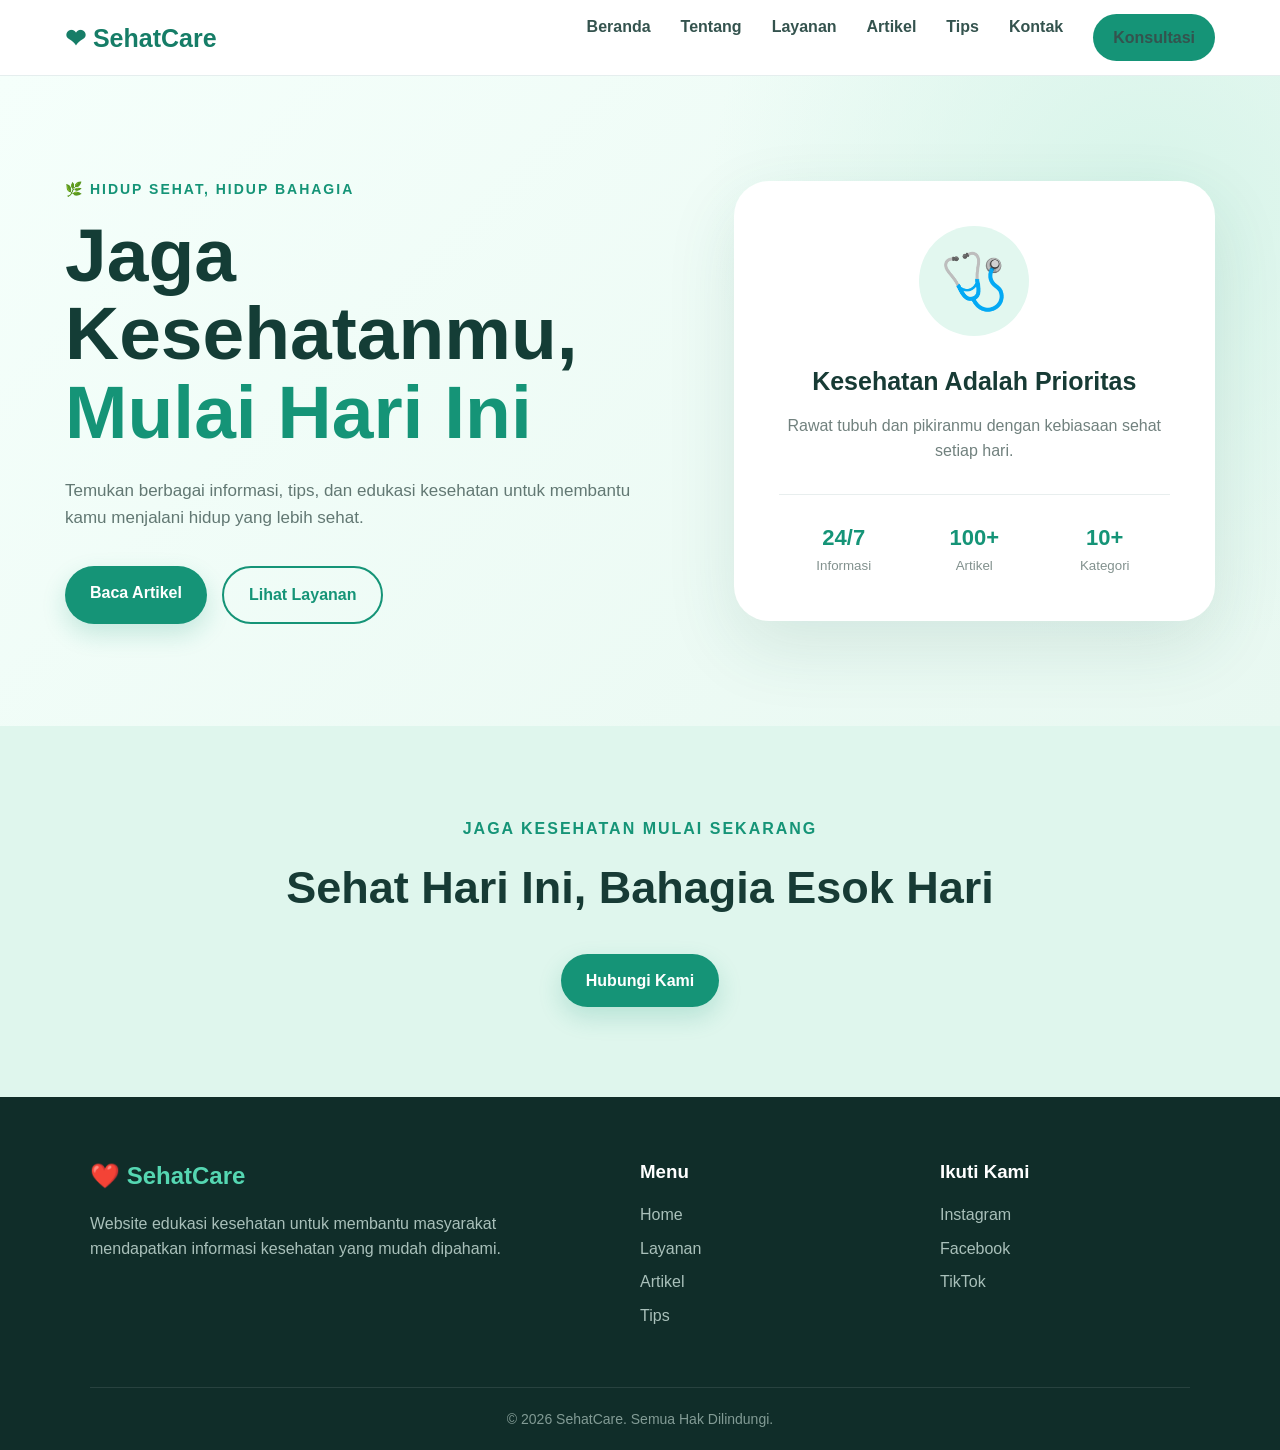
==== commit 96540649: "saya membuat halaman tentang dengan judul SehatCare | tentang versi : 2.6" ====
--- a/index.html
+++ b/index.html
@@ -90,67 +90,6 @@
         </div>
     </section>
 
-    <!-- TIPS -->
-    <section class="tips" id="tips">
-
-        <div class="tips-content">
-
-            <div>
-                <p class="subtitle">TIPS KESEHATAN</p>
-
-                <h2>
-                    Kebiasaan Kecil,
-                    <span>Dampak Besar</span>
-                </h2>
-
-                <p>
-                    Mulailah dengan kebiasaan sederhana untuk menjaga
-                    kesehatan tubuh setiap hari.
-                </p>
-            </div>
-
-            <div class="tips-list">
-
-                <div class="tip">
-                    <span>01</span>
-                    <div>
-                        <h3>Minum Air yang Cukup</h3>
-                        <p>
-                            Pastikan tubuh mendapatkan cairan yang cukup
-                            sepanjang hari.
-                        </p>
-                    </div>
-                </div>
-
-                <div class="tip">
-                    <span>02</span>
-                    <div>
-                        <h3>Aktif Bergerak</h3>
-                        <p>
-                            Luangkan waktu untuk melakukan aktivitas
-                            fisik secara rutin.
-                        </p>
-                    </div>
-                </div>
-
-                <div class="tip">
-                    <span>03</span>
-                    <div>
-                        <h3>Istirahat yang Cukup</h3>
-                        <p>
-                            Berikan tubuh waktu untuk beristirahat dan
-                            memulihkan energi.
-                        </p>
-                    </div>
-                </div>
-
-            </div>
-
-        </div>
-
-    </section>
-
-
     <!-- CTA -->
     <section class="cta">
     <div>
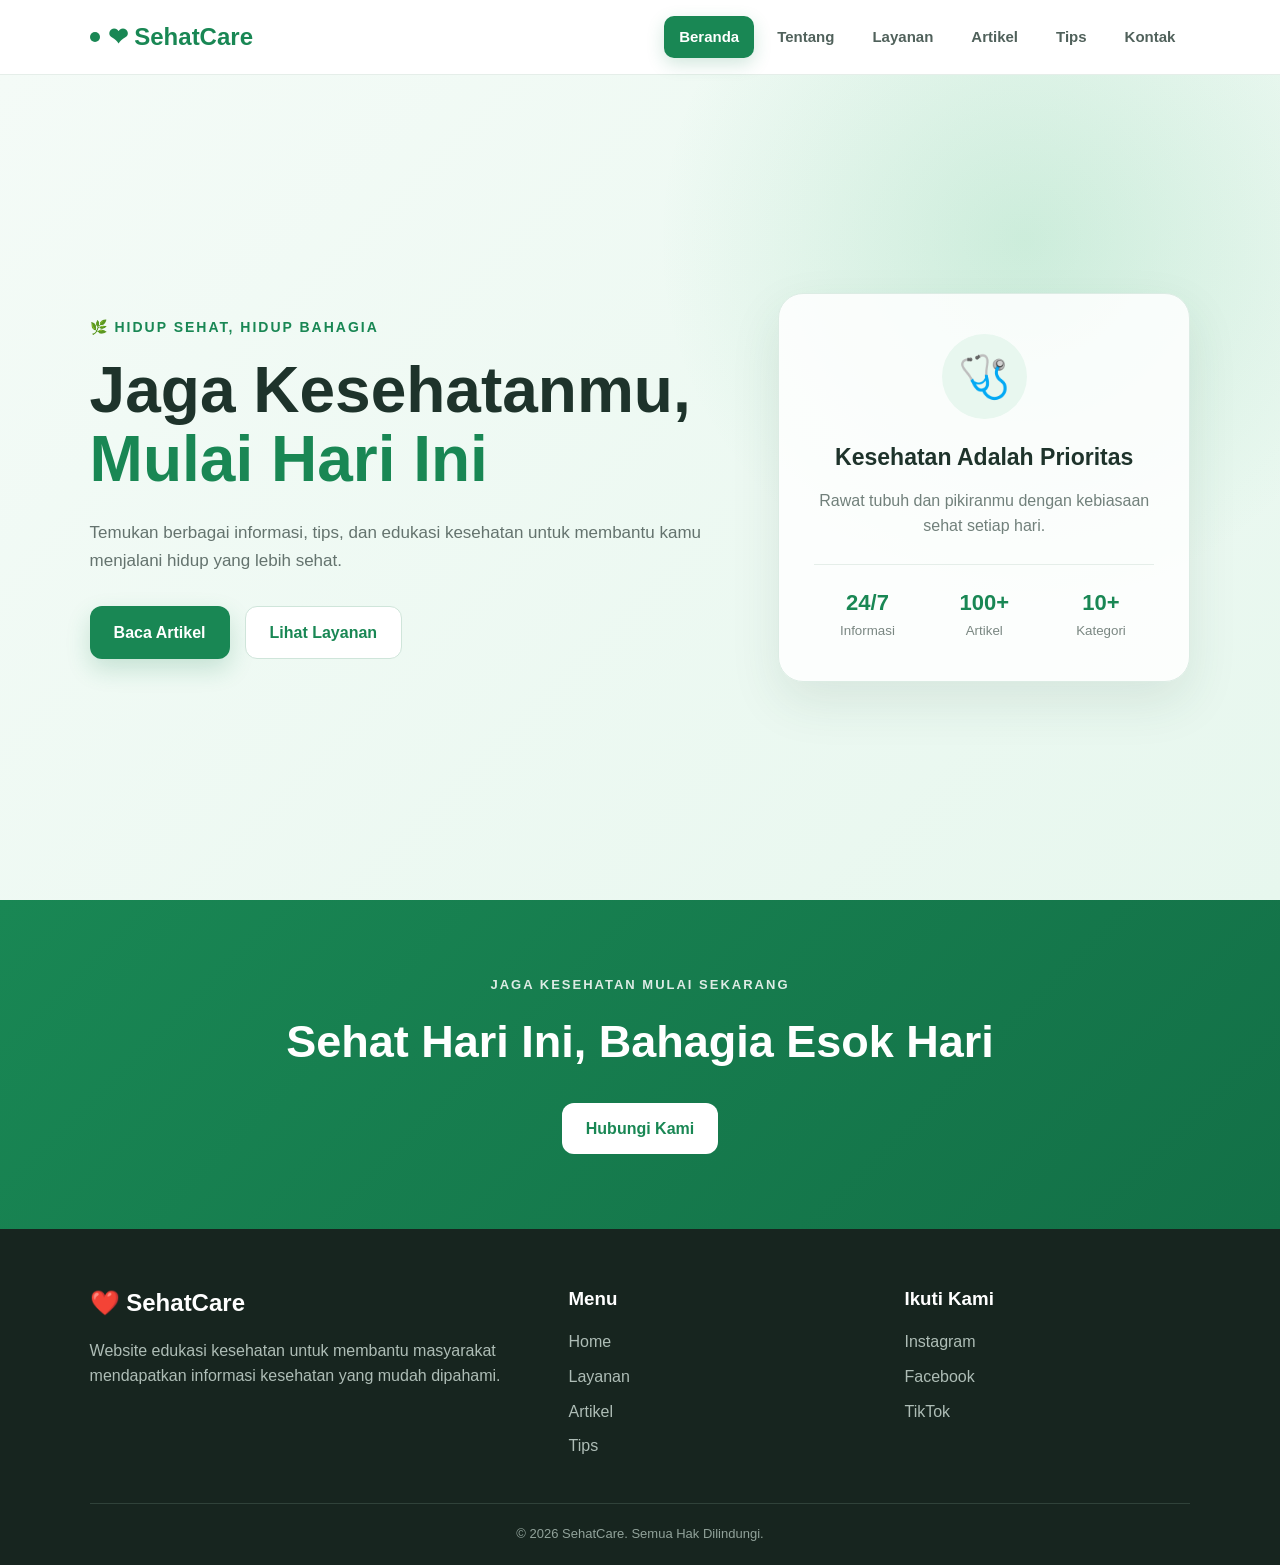
==== commit 81abd94e: "saya menambahkan 1 tips versi : 2,9" ====
--- a/index.html
+++ b/index.html
@@ -25,8 +25,6 @@
                <li><a class="" href="tips.html">Tips</a></li>
                <li><a class="" href="kontak.html">Kontak</a></li>
             </ul>
-
-            <a href="#kontak" class="nav-button">Konsultasi</a>
         </nav>
     </header>
 
--- a/style.css
+++ b/style.css
@@ -1,326 +1,446 @@
+/* =========================================================
+   SEHATCARE - STYLE.CSS
+   ========================================================= */
+
+/* =========================
+   RESET
+   ========================= */
+
 * {
     margin: 0;
     padding: 0;
     box-sizing: border-box;
+}
+
+html {
     scroll-behavior: smooth;
 }
 
 body {
-    font-family: Arial, Helvetica, sans-serif;
-    color: #173b35;
-    background: #f7fbf9;
+    font-family: "Segoe UI", Arial, sans-serif;
+    background: #f5faf8;
+    color: #24332e;
     line-height: 1.6;
-}
+    overflow-x: hidden;
+}
+
+a {
+    text-decoration: none;
+    color: inherit;
+}
+
+button,
+input,
+textarea {
+    font-family: inherit;
+}
+
 
 /* =========================
    NAVBAR
-========================= */
+   ========================= */
 
 header {
-    position: sticky;
-    top: 0;
+    position: relative;
     z-index: 1000;
-    background: rgba(255, 255, 255, 0.95);
-    border-bottom: 1px solid #e5eeee;
-    backdrop-filter: blur(10px);
 }
 
 .navbar {
+    width: 100%;
+    min-height: 75px;
+    padding: 0 7%;
+    display: flex;
+    align-items: center;
+    justify-content: space-between;
+
+    background: rgba(255, 255, 255, 0.92);
+    backdrop-filter: blur(12px);
+
+    border-bottom: 1px solid #e5eee9;
+    position: relative;
+}
+
+.logo {
+    display: flex;
+    align-items: center;
+    gap: 8px;
+
+    font-size: 24px;
+    font-weight: 800;
+    color: #198754;
+
+    white-space: nowrap;
+}
+
+.logo span {
+    width: 10px;
+    height: 10px;
+    background: #198754;
+    border-radius: 50%;
+}
+
+.nav-menu {
+    list-style: none;
+    display: flex;
+    align-items: center;
+    gap: 8px;
+}
+
+.nav-menu li {
+    list-style: none;
+}
+
+.nav-menu a {
+    display: block;
+    padding: 9px 15px;
+
+    color: #50615b;
+    font-size: 15px;
+    font-weight: 600;
+
+    border-radius: 10px;
+
+    transition: 0.3s ease;
+}
+
+.nav-menu a:hover {
+    color: #198754;
+    background: #eaf7f0;
+    transform: translateY(-2px);
+}
+
+.nav-menu a.active {
+    color: #ffffff;
+    background: #198754;
+    box-shadow: 0 6px 18px rgba(25, 135, 84, 0.2);
+}
+
+
+/* =========================
+   MENU BUTTON
+   ========================= */
+
+.menu-toggle {
+    display: none;
+
+    border: none;
+    background: transparent;
+
+    font-size: 25px;
+    cursor: pointer;
+}
+
+
+/* =========================
+   HERO
+   ========================= */
+
+.hero {
+    min-height: calc(100vh - 75px);
+
+    display: flex;
+    align-items: center;
+
+    padding: 80px 7%;
+
+    background:
+        radial-gradient(
+            circle at 80% 20%,
+            rgba(57, 181, 115, 0.18),
+            transparent 30%
+        ),
+        linear-gradient(
+            135deg,
+            #f4fbf7 0%,
+            #e7f7ee 100%
+        );
+}
+
+.hero-content {
+    width: 100%;
     max-width: 1200px;
     margin: auto;
-    height: 75px;
-    padding: 0 25px;
-
-    display: flex;
+
+    display: grid;
+    grid-template-columns: 1.2fr 0.8fr;
+    gap: 70px;
+
     align-items: center;
-    justify-content: space-between;
-}
-
-.logo {
-    font-size: 25px;
-    font-weight: bold;
-    color: #167d67;
-}
-
-.logo span {
-    color: #e45c65;
-}
-
-.nav-menu {
-    list-style: none;
-    display: flex;
-    gap: 30px;
-}
-
-.nav-menu a {
-    text-decoration: none;
-    color: #34534e;
-    font-weight: 600;
-    transition: 0.3s;
-}
-
-.nav-menu a:hover {
-    color: #159477;
-}
-
-.nav-button {
-    text-decoration: none;
-    background: #159477;
-    color: white;
-    padding: 11px 20px;
-    border-radius: 25px;
-    font-weight: bold;
-    transition: 0.3s;
-}
-
-.nav-button:hover {
-    background: #106f5a;
-    transform: translateY(-2px);
-}
-
-/* =========================
-   HERO
-========================= */
-
-.hero {
-    min-height: 650px;
-    background:
-        radial-gradient(circle at 90% 20%, #d7f4e9 0%, transparent 35%),
-        linear-gradient(135deg, #f5fffb, #e8f8f1);
-
-    display: flex;
-    align-items: center;
-}
-
-.hero-content {
-    max-width: 1200px;
-    width: 100%;
-    margin: auto;
-    padding: 80px 25px;
-
-    display: grid;
-    grid-template-columns: 1.1fr 0.9fr;
-    gap: 80px;
-    align-items: center;
+}
+
+.hero-text {
+    animation: fadeUp 0.9s ease;
 }
 
 .subtitle {
-    color: #159477;
+    color: #198754;
     font-size: 14px;
-    font-weight: bold;
+    font-weight: 800;
     letter-spacing: 2px;
-    margin-bottom: 15px;
+    margin-bottom: 18px;
 }
 
 .hero h1 {
-    font-size: clamp(45px, 6vw, 75px);
-    line-height: 1.05;
-    color: #143d36;
+    font-size: clamp(42px, 5vw, 68px);
+    line-height: 1.08;
+    color: #1e332b;
     margin-bottom: 25px;
 }
 
 .hero h1 span {
     display: block;
-    color: #159477;
+    color: #198754;
 }
 
 .description {
-    color: #627873;
-    max-width: 580px;
+    max-width: 650px;
+
     font-size: 17px;
-    margin-bottom: 35px;
+    color: #64736e;
+
+    margin-bottom: 32px;
 }
 
 .hero-buttons {
     display: flex;
+    flex-wrap: wrap;
     gap: 15px;
-    flex-wrap: wrap;
-}
+}
+
+
+/* =========================
+   BUTTON
+   ========================= */
 
 .btn-primary,
 .btn-secondary {
-    display: inline-block;
-    padding: 14px 25px;
-    border-radius: 30px;
-    text-decoration: none;
-    font-weight: bold;
-    transition: 0.3s;
+    display: inline-flex;
+    align-items: center;
+    justify-content: center;
+
+    padding: 13px 24px;
+
+    border-radius: 12px;
+
+    font-weight: 700;
+
+    transition: 0.3s ease;
 }
 
 .btn-primary {
-    background: #159477;
     color: white;
-    box-shadow: 0 10px 25px rgba(21, 148, 119, 0.2);
+    background: #198754;
+
+    box-shadow: 0 10px 25px rgba(25, 135, 84, 0.2);
 }
 
 .btn-primary:hover {
-    background: #106f5a;
-    transform: translateY(-4px);
+    background: #146c43;
+    transform: translateY(-3px);
+    box-shadow: 0 14px 28px rgba(25, 135, 84, 0.3);
 }
 
 .btn-secondary {
-    border: 2px solid #159477;
-    color: #159477;
+    color: #198754;
+    background: white;
+    border: 1px solid #cfe5da;
 }
 
 .btn-secondary:hover {
-    background: #159477;
-    color: white;
-}
-
-
-/* HERO CARD */
+    background: #eaf7f0;
+    transform: translateY(-3px);
+}
+
+
+/* =========================
+   HERO CARD
+   ========================= */
 
 .hero-card {
-    background: white;
-    padding: 45px;
-    border-radius: 35px;
-    box-shadow: 0 25px 70px rgba(35, 100, 80, 0.12);
+    padding: 40px 35px;
+
     text-align: center;
+
+    background: rgba(255, 255, 255, 0.85);
+
+    border: 1px solid #dcece4;
+    border-radius: 25px;
+
+    box-shadow: 0 20px 50px rgba(36, 75, 59, 0.1);
+
     animation: floating 4s ease-in-out infinite;
 }
 
 .doctor-icon {
-    width: 110px;
-    height: 110px;
-    margin: auto auto 25px;
-
-    display: flex;
+    width: 85px;
+    height: 85px;
+
+    display: flex;
+    align-items: center;
     justify-content: center;
-    align-items: center;
-
-    background: #e2f7ef;
+
+    margin: 0 auto 20px;
+
+    font-size: 42px;
+
+    background: #e8f7ef;
     border-radius: 50%;
-    font-size: 55px;
 }
 
 .hero-card h3 {
-    font-size: 25px;
+    color: #1e332b;
+    font-size: 23px;
     margin-bottom: 12px;
 }
 
 .hero-card p {
-    color: #71817e;
+    color: #71807b;
+    margin-bottom: 25px;
 }
 
 .health-info {
     display: grid;
     grid-template-columns: repeat(3, 1fr);
-    margin-top: 30px;
-    border-top: 1px solid #e8eeee;
-    padding-top: 25px;
-}
-
-.health-info strong,
+    gap: 10px;
+
+    padding-top: 20px;
+
+    border-top: 1px solid #e5eee9;
+}
+
+.health-info div {
+    display: flex;
+    flex-direction: column;
+}
+
+.health-info strong {
+    color: #198754;
+    font-size: 22px;
+}
+
 .health-info small {
-    display: block;
-}
-
-.health-info strong {
-    color: #159477;
-    font-size: 22px;
-}
-
-.health-info small {
-    color: #82918e;
-}
+    color: #7a8782;
+}
+
 
 /* =========================
    SECTION
-========================= */
-
-.section {
-    padding: 100px 25px;
+   ========================= */
+
+.section,
+.article-section,
+.contact {
+    padding: 90px 7%;
+}
+
+.section-title {
+    max-width: 750px;
+    margin: 0 auto 50px;
+
+    text-align: center;
+}
+
+.section-title p {
+    color: #198754;
+    font-size: 14px;
+    font-weight: 800;
+    letter-spacing: 1.5px;
+    text-transform: uppercase;
+
+    margin-bottom: 8px;
+}
+
+.section-title h2 {
+    font-size: clamp(30px, 4vw, 44px);
+    color: #243b32;
+
+    margin-bottom: 12px;
+}
+
+.section-title span {
+    color: #75837e;
+}
+
+
+/* =========================
+   SERVICE
+   ========================= */
+
+.service-container {
     max-width: 1200px;
     margin: auto;
-}
-
-.section-title {
-    text-align: center;
-    max-width: 700px;
-    margin: 0 auto 55px;
-}
-
-.section-title p {
-    color: #159477;
-    font-weight: bold;
-    text-transform: uppercase;
-    letter-spacing: 2px;
-    margin-bottom: 8px;
-}
-
-.section-title h2 {
-    font-size: 38px;
-    color: #173b35;
-    margin-bottom: 10px;
-}
-
-.section-title span {
-    color: #788985;
-}
-
-/* =========================
-   SERVICE
-========================= */
-
-.service-container {
+
     display: grid;
     grid-template-columns: repeat(4, 1fr);
-    gap: 20px;
+    gap: 22px;
 }
 
 .service-card {
+    padding: 32px 25px;
+
     background: white;
-    padding: 30px 25px;
+
+    border: 1px solid #e0eee7;
     border-radius: 20px;
-    border: 1px solid #e7efec;
-    transition: 0.35s;
+
+    box-shadow: 0 10px 30px rgba(40, 80, 63, 0.06);
+
+    transition: 0.35s ease;
 }
 
 .service-card:hover {
-    transform: translateY(-10px);
-    box-shadow: 0 20px 45px rgba(28, 105, 83, 0.12);
+    transform: translateY(-8px);
+    border-color: #a9dbc2;
+
+    box-shadow: 0 20px 40px rgba(40, 80, 63, 0.12);
 }
 
 .service-icon {
-    font-size: 38px;
-    width: 70px;
-    height: 70px;
+    width: 62px;
+    height: 62px;
 
     display: flex;
     align-items: center;
     justify-content: center;
 
-    background: #e7f8f1;
-    border-radius: 18px;
     margin-bottom: 20px;
+
+    font-size: 30px;
+
+    background: #eaf7f0;
+    border-radius: 16px;
 }
 
 .service-card h3 {
+    font-size: 21px;
+    color: #253a32;
     margin-bottom: 10px;
-    font-size: 20px;
 }
 
 .service-card p {
-    color: #758580;
+    color: #71807b;
     font-size: 14px;
-    margin-bottom: 20px;
-}
-
-.service-card a,
-.article-card a {
-    text-decoration: none;
-    color: #159477;
-    font-weight: bold;
-}
-
-/* =========================
-   ARTICLE
-========================= */
+
+    margin-bottom: 18px;
+}
+
+.service-card a {
+    color: #198754;
+    font-weight: 700;
+    font-size: 14px;
+}
+
+.service-card a:hover {
+    text-decoration: underline;
+}
+
+
+/* =========================
+   ARTIKEL
+   ========================= */
 
 .article-section {
-    padding: 100px 25px;
-    background: #eef8f4;
+    background: #f5faf8;
 }
 
 .article-container {
@@ -333,35 +453,45 @@
 }
 
 .article-card {
+    overflow: hidden;
+
     background: white;
-    border-radius: 22px;
-    overflow: hidden;
-    transition: 0.3s;
+
+    border: 1px solid #e0eee7;
+    border-radius: 20px;
+
+    box-shadow: 0 10px 30px rgba(40, 80, 63, 0.06);
+
+    transition: 0.35s ease;
 }
 
 .article-card:hover {
-    transform: translateY(-8px);
-    box-shadow: 0 20px 40px rgba(30, 100, 80, 0.12);
+    transform: translateY(-7px);
+    box-shadow: 0 18px 40px rgba(40, 80, 63, 0.12);
 }
 
 .article-image {
-    height: 190px;
-    display: flex;
+    height: 210px;
+
+    display: flex;
+    align-items: center;
     justify-content: center;
-    align-items: center;
+
     font-size: 75px;
+
+    position: relative;
 }
 
 .image-one {
-    background: #dff6eb;
+    background: linear-gradient(135deg, #dff5e8, #bce8cf);
 }
 
 .image-two {
-    background: #e1f0fa;
+    background: linear-gradient(135deg, #e0f2ff, #c4e5fa);
 }
 
 .image-three {
-    background: #eee7fb;
+    background: linear-gradient(135deg, #eee6ff, #ddd0fa);
 }
 
 .article-content {
@@ -369,29 +499,47 @@
 }
 
 .article-content small {
-    color: #159477;
-    font-weight: bold;
+    color: #198754;
+    font-weight: 700;
 }
 
 .article-content h3 {
-    margin: 8px 0 12px;
-    font-size: 21px;
+    color: #253a32;
+    font-size: 20px;
+
+    line-height: 1.3;
+
+    margin: 10px 0 12px;
 }
 
 .article-content p {
-    color: #74837f;
+    color: #71807b;
     font-size: 14px;
+
     margin-bottom: 18px;
 }
 
+.article-content a {
+    color: #198754;
+    font-size: 14px;
+    font-weight: 700;
+}
+
+
 /* =========================
    TIPS
-========================= */
+   ========================= */
 
 .tips {
-    padding: 100px 25px;
-    background: #173b35;
-    color: white;
+    padding: 100px 7%;
+
+    background:
+        radial-gradient(
+            circle at 15% 20%,
+            rgba(25, 135, 84, 0.12),
+            transparent 30%
+        ),
+        #f5faf8;
 }
 
 .tips-content {
@@ -400,174 +548,556 @@
 
     display: grid;
     grid-template-columns: 0.9fr 1.1fr;
-    gap: 80px;
+    gap: 70px;
+
     align-items: center;
 }
 
-.tips h2 {
-    font-size: 45px;
-    line-height: 1.1;
+.tips-content h2 {
+    font-size: clamp(35px, 4vw, 52px);
+    line-height: 1.15;
+
+    color: #253a32;
+
     margin-bottom: 20px;
 }
 
-.tips h2 span {
-    color: #55d7b2;
-}
-
-.tips-content > div > p:last-child {
-    color: #b6cbc5;
+.tips-content h2 span {
+    display: block;
+    color: #198754;
+}
+
+.tips-content > div:first-child > p:last-child {
+    color: #71807b;
+    max-width: 500px;
+}
+
+.tips-list {
+    display: flex;
+    flex-direction: column;
+    gap: 18px;
 }
 
 .tip {
     display: flex;
+    align-items: flex-start;
     gap: 20px;
-    padding: 22px 0;
-    border-bottom: 1px solid rgba(255,255,255,0.12);
+
+    padding: 25px;
+
+    background: white;
+
+    border: 1px solid #dfede6;
+    border-radius: 18px;
+
+    box-shadow: 0 8px 25px rgba(40, 80, 63, 0.05);
+
+    transition: 0.3s ease;
+}
+
+.tip:hover {
+    transform: translateX(7px);
+    border-color: #abdcc2;
 }
 
 .tip > span {
-    color: #55d7b2;
-    font-size: 20px;
-    font-weight: bold;
+    min-width: 48px;
+    height: 48px;
+
+    display: flex;
+    align-items: center;
+    justify-content: center;
+
+    color: #198754;
+    font-weight: 800;
+
+    background: #eaf7f0;
+    border-radius: 12px;
 }
 
 .tip h3 {
+    color: #263b33;
     margin-bottom: 5px;
 }
 
 .tip p {
-    color: #b6cbc5;
+    color: #71807b;
     font-size: 14px;
 }
 
+
+/* =========================
+   ABOUT
+   ========================= */
+
+.page-header {
+    padding: 90px 7%;
+    text-align: center;
+
+    background:
+        linear-gradient(
+            135deg,
+            #eaf8f0,
+            #f7fcfa
+        );
+}
+
+.page-header span {
+    color: #198754;
+    font-size: 14px;
+    font-weight: 800;
+    letter-spacing: 2px;
+}
+
+.page-header h1 {
+    margin: 12px 0;
+
+    font-size: clamp(38px, 5vw, 55px);
+    color: #243a31;
+}
+
+.page-header p {
+    color: #71807b;
+}
+
+.about-grid {
+    max-width: 1100px;
+    margin: auto;
+
+    display: grid;
+    grid-template-columns: 1fr 1fr;
+    gap: 25px;
+}
+
+.about-box {
+    padding: 35px;
+
+    background: white;
+
+    border: 1px solid #e0eee7;
+    border-radius: 20px;
+
+    box-shadow: 0 10px 30px rgba(40, 80, 63, 0.06);
+}
+
+.about-box > span {
+    display: inline-flex;
+
+    width: 55px;
+    height: 55px;
+
+    align-items: center;
+    justify-content: center;
+
+    margin-bottom: 18px;
+
+    font-size: 25px;
+
+    color: #198754;
+    background: #eaf7f0;
+
+    border-radius: 15px;
+}
+
+.about-box h2 {
+    color: #253a32;
+    margin-bottom: 15px;
+}
+
+.about-box p {
+    color: #71807b;
+    margin-bottom: 15px;
+}
+
+.check {
+    padding: 13px 15px;
+
+    color: #53645d;
+
+    background: #f4faf7;
+
+    border-radius: 10px;
+
+    margin-bottom: 10px;
+
+    transition: 0.3s ease;
+}
+
+.check:hover {
+    color: #198754;
+    background: #eaf7f0;
+    transform: translateX(5px);
+}
+
+
 /* =========================
    CTA
-========================= */
+   ========================= */
 
 .cta {
-    padding: 90px 25px;
+    padding: 75px 7%;
+
     text-align: center;
-    background: #dff6ed;
+
+    background:
+        linear-gradient(
+            135deg,
+            #198754,
+            #137047
+        );
+
+    color: white;
 }
 
 .cta p {
-    color: #159477;
-    font-weight: bold;
+    font-size: 13px;
+    font-weight: 800;
     letter-spacing: 2px;
+
+    opacity: 0.85;
+
+    margin-bottom: 10px;
 }
 
 .cta h2 {
-    font-size: 45px;
-    color: #173b35;
-    margin: 10px 0 30px;
+    font-size: clamp(30px, 4vw, 45px);
+
+    margin-bottom: 25px;
+}
+
+.cta .btn-primary {
+    background: white;
+    color: #198754;
+
+    box-shadow: none;
+}
+
+.cta .btn-primary:hover {
+    background: #eefaf4;
 }
 
 
 /* =========================
    CONTACT
-========================= */
+   ========================= */
 
 .contact {
-    padding: 100px 25px;
-    max-width: 1200px;
+    background: #f5faf8;
+}
+
+.contact-container {
+    max-width: 1100px;
     margin: auto;
-}
-
-.contact-container {
+
     display: grid;
     grid-template-columns: 0.8fr 1.2fr;
-    gap: 60px;
+    gap: 30px;
+}
+
+.contact-info {
+    display: flex;
+    flex-direction: column;
+    gap: 15px;
 }
 
 .contact-box {
     display: flex;
     align-items: center;
-    gap: 20px;
-    padding: 20px 0;
+    gap: 17px;
+
+    padding: 22px;
+
+    background: white;
+
+    border: 1px solid #dfede6;
+    border-radius: 16px;
+
+    transition: 0.3s ease;
+}
+
+.contact-box:hover {
+    transform: translateY(-3px);
+    box-shadow: 0 10px 25px rgba(40, 80, 63, 0.08);
 }
 
 .contact-box > span {
-    width: 55px;
-    height: 55px;
+    width: 48px;
+    height: 48px;
 
     display: flex;
     align-items: center;
     justify-content: center;
 
-    background: #e3f7ef;
-    border-radius: 15px;
-    font-size: 25px;
+    font-size: 22px;
+
+    background: #eaf7f0;
+    border-radius: 12px;
 }
 
 .contact-box h3 {
-    margin-bottom: 2px;
+    color: #263b33;
+    font-size: 16px;
 }
 
 .contact-box p {
-    color: #798984;
+    color: #71807b;
+    font-size: 14px;
 }
 
 .contact-form {
+    display: flex;
+    flex-direction: column;
+    gap: 15px;
+
+    padding: 30px;
+
     background: white;
-    padding: 35px;
-    border-radius: 25px;
-    box-shadow: 0 15px 50px rgba(40, 100, 85, 0.08);
+
+    border: 1px solid #dfede6;
+    border-radius: 20px;
+
+    box-shadow: 0 10px 30px rgba(40, 80, 63, 0.06);
 }
 
 .contact-form input,
 .contact-form textarea {
     width: 100%;
-    border: 1px solid #dce8e4;
+
+    padding: 14px 16px;
+
+    border: 1px solid #dbe9e2;
+    border-radius: 11px;
+
     outline: none;
-    border-radius: 12px;
-    padding: 14px;
-    margin-bottom: 15px;
-    font-family: inherit;
-    resize: none;
+
+    color: #263b33;
+    background: #fbfdfc;
+
+    transition: 0.3s ease;
+
+    resize: vertical;
 }
 
 .contact-form input:focus,
 .contact-form textarea:focus {
-    border-color: #159477;
+    border-color: #198754;
+
+    box-shadow: 0 0 0 3px rgba(25, 135, 84, 0.08);
 }
 
 .contact-form button {
+    padding: 14px;
+
     border: none;
-    background: #159477;
+    border-radius: 11px;
+
+    background: #198754;
     color: white;
-    padding: 14px 25px;
-    border-radius: 25px;
+
+    font-size: 15px;
+    font-weight: 700;
+
+    cursor: pointer;
+
+    transition: 0.3s ease;
+}
+
+.contact-form button:hover {
+    background: #146c43;
+    transform: translateY(-2px);
+}
+
+
+/* =========================
+   DARK MODE
+   ========================= */
+
+body.dark-mode {
+    background: #101815;
+    color: #e8f2ed;
+}
+
+body.dark-mode .navbar {
+    background: rgba(17, 27, 23, 0.95);
+    border-color: #263b32;
+}
+
+body.dark-mode .nav-menu a {
+    color: #b9c9c1;
+}
+
+body.dark-mode .nav-menu a:hover {
+    background: #1d3429;
+    color: #71d09e;
+}
+
+body.dark-mode .hero,
+body.dark-mode .article-section,
+body.dark-mode .tips,
+body.dark-mode .contact {
+    background: #101815;
+}
+
+body.dark-mode .hero h1,
+body.dark-mode .hero-card h3,
+body.dark-mode .section-title h2,
+body.dark-mode .service-card h3,
+body.dark-mode .article-content h3,
+body.dark-mode .tips-content h2,
+body.dark-mode .tip h3,
+body.dark-mode .about-box h2,
+body.dark-mode .page-header h1,
+body.dark-mode .contact-box h3 {
+    color: #edf7f2;
+}
+
+body.dark-mode .description,
+body.dark-mode .hero-card p,
+body.dark-mode .section-title span,
+body.dark-mode .service-card p,
+body.dark-mode .article-content p,
+body.dark-mode .tips-content > div:first-child > p:last-child,
+body.dark-mode .tip p,
+body.dark-mode .about-box p,
+body.dark-mode .contact-box p {
+    color: #9eafa7;
+}
+
+body.dark-mode .hero-card,
+body.dark-mode .service-card,
+body.dark-mode .article-card,
+body.dark-mode .tip,
+body.dark-mode .about-box,
+body.dark-mode .contact-box,
+body.dark-mode .contact-form {
+    background: #17221e;
+    border-color: #293d34;
+}
+
+body.dark-mode .btn-secondary {
+    background: #17221e;
+    border-color: #31483c;
+}
+
+body.dark-mode .check {
+    background: #1d2c25;
+    color: #b7c7bf;
+}
+
+body.dark-mode .contact-form input,
+body.dark-mode .contact-form textarea {
+    background: #111a16;
+    border-color: #30453b;
+    color: white;
+}
+
+body.dark-mode .page-header {
+    background: #16231e;
+}
+
+
+/* =========================
+   DARK MODE BUTTON
+   ========================= */
+
+.dark-btn {
+    border: none;
+
+    width: 40px;
+    height: 40px;
+
+    margin-left: 5px;
+
+    border-radius: 10px;
+
+    background: #eaf7f0;
+
+    cursor: pointer;
+
+    font-size: 17px;
+
+    transition: 0.3s ease;
+}
+
+.dark-btn:hover {
+    transform: rotate(15deg);
+    background: #d7f0e2;
+}
+
+
+/* =========================
+   TOP BUTTON
+   ========================= */
+
+#topButton {
+    position: fixed;
+
+    right: 25px;
+    bottom: 25px;
+
+    width: 45px;
+    height: 45px;
+
+    border: none;
+    border-radius: 50%;
+
+    background: #198754;
+    color: white;
+
+    cursor: pointer;
+
+    opacity: 0;
+    visibility: hidden;
+
+    transform: translateY(15px);
+
+    transition: 0.3s ease;
+
+    z-index: 999;
+}
+
+#topButton::before {
+    content: "↑";
+
+    font-size: 21px;
     font-weight: bold;
-    cursor: pointer;
-    transition: 0.3s;
-}
-
-.contact-form button:hover {
-    background: #106f5a;
-    transform: translateY(-2px);
-}
+}
+
+#topButton.show {
+    opacity: 1;
+    visibility: visible;
+    transform: translateY(0);
+}
+
+#topButton:hover {
+    background: #146c43;
+    transform: translateY(-4px);
+}
+
 
 /* =========================
    FOOTER
-========================= */
+   ========================= */
 
 footer {
-    background: #102d29;
+    background: #17251f;
     color: white;
-    padding: 60px 25px 20px;
+
+    padding: 55px 7% 20px;
 }
 
 .footer-content {
-    max-width: 1100px;
+    max-width: 1200px;
     margin: auto;
 
     display: grid;
-    grid-template-columns: 2fr 1fr 1fr;
+    grid-template-columns: 1.5fr 1fr 1fr;
     gap: 50px;
+
+    padding-bottom: 35px;
 }
 
 .footer-content h2 {
-    color: #55d7b2;
     margin-bottom: 15px;
 }
 
@@ -577,28 +1107,305 @@
 
 .footer-content p {
     max-width: 450px;
-    color: #a9c0ba;
+
+    color: #aebdb6;
 }
 
 .footer-content a {
     display: block;
-    color: #a9c0ba;
-    text-decoration: none;
-    margin-bottom: 8px;
-    transition: 0.3s;
+
+    width: fit-content;
+
+    color: #aebdb6;
+
+    margin-bottom: 9px;
+
+    transition: 0.3s ease;
 }
 
 .footer-content a:hover {
-    color: #55d7b2;
+    color: #74d49f;
+    transform: translateX(4px);
 }
 
 .copyright {
-    max-width: 1100px;
-    margin: 50px auto 0;
     padding-top: 20px;
-    border-top: 1px solid rgba(255,255,255,0.1);
+
     text-align: center;
-    color: #829b95;
-    font-size: 14px;
-}
-
+
+    border-top: 1px solid #30423a;
+
+    color: #91a29a;
+    font-size: 13px;
+}
+
+
+/* =========================
+   ANIMATIONS
+   ========================= */
+
+@keyframes fadeUp {
+    from {
+        opacity: 0;
+        transform: translateY(30px);
+    }
+
+    to {
+        opacity: 1;
+        transform: translateY(0);
+    }
+}
+
+@keyframes floating {
+    0%,
+    100% {
+        transform: translateY(0);
+    }
+
+    50% {
+        transform: translateY(-10px);
+    }
+}
+
+.service-card,
+.article-card,
+.about-box,
+.contact-box,
+.tip {
+    animation: fadeUp 0.7s ease both;
+}
+
+
+/* =========================
+   RESPONSIVE TABLET
+   ========================= */
+
+@media (max-width: 1000px) {
+
+    .navbar {
+        padding: 0 5%;
+    }
+
+    .hero {
+        padding: 70px 5%;
+    }
+
+    .hero-content {
+        grid-template-columns: 1fr;
+        gap: 45px;
+    }
+
+    .hero-text {
+        text-align: center;
+    }
+
+    .description {
+        margin-left: auto;
+        margin-right: auto;
+    }
+
+    .hero-buttons {
+        justify-content: center;
+    }
+
+    .service-container {
+        grid-template-columns: repeat(2, 1fr);
+    }
+
+    .article-container {
+        grid-template-columns: repeat(2, 1fr);
+    }
+
+    .article-card:last-child {
+        grid-column: span 2;
+        max-width: 50%;
+        margin: auto;
+    }
+
+    .tips-content {
+        grid-template-columns: 1fr;
+        gap: 40px;
+    }
+
+    .about-grid {
+        grid-template-columns: 1fr;
+    }
+
+    .contact-container {
+        grid-template-columns: 1fr;
+    }
+}
+
+
+/* =========================
+   RESPONSIVE MOBILE
+   ========================= */
+
+@media (max-width: 700px) {
+
+    .navbar {
+        min-height: 68px;
+        padding: 0 5%;
+    }
+
+    .logo {
+        font-size: 21px;
+    }
+
+    .menu-toggle {
+        display: block;
+        color: #198754;
+    }
+
+    .nav-menu {
+        position: absolute;
+
+        top: 68px;
+        left: 5%;
+        right: 5%;
+
+        display: none;
+        flex-direction: column;
+        align-items: stretch;
+
+        padding: 12px;
+
+        background: white;
+
+        border: 1px solid #dfece5;
+        border-radius: 15px;
+
+        box-shadow: 0 15px 35px rgba(40, 80, 63, 0.12);
+    }
+
+    .nav-menu.active {
+        display: flex;
+    }
+
+    .nav-menu a {
+        width: 100%;
+        text-align: center;
+    }
+
+    .hero {
+        min-height: auto;
+        padding: 70px 5%;
+    }
+
+    .hero h1 {
+        font-size: 40px;
+    }
+
+    .hero-card {
+        padding: 30px 22px;
+    }
+
+    .health-info strong {
+        font-size: 19px;
+    }
+
+    .section,
+    .article-section,
+    .contact,
+    .tips {
+        padding: 65px 5%;
+    }
+
+    .section-title {
+        margin-bottom: 35px;
+    }
+
+    .service-container,
+    .article-container {
+        grid-template-columns: 1fr;
+    }
+
+    .article-card:last-child {
+        grid-column: auto;
+        max-width: none;
+    }
+
+    .article-image {
+        height: 180px;
+    }
+
+    .page-header {
+        padding: 65px 5%;
+    }
+
+    .about-box {
+        padding: 25px;
+    }
+
+    .tips-content h2 {
+        font-size: 38px;
+    }
+
+    .tip {
+        padding: 20px;
+    }
+
+    .contact-form {
+        padding: 22px;
+    }
+
+    .footer-content {
+        grid-template-columns: 1fr;
+        gap: 30px;
+    }
+
+    footer {
+        padding: 45px 5% 20px;
+    }
+}
+
+
+/* =========================
+   SMALL MOBILE
+   ========================= */
+
+@media (max-width: 450px) {
+
+    .hero h1 {
+        font-size: 34px;
+    }
+
+    .description {
+        font-size: 15px;
+    }
+
+    .hero-buttons {
+        flex-direction: column;
+    }
+
+    .btn-primary,
+    .btn-secondary {
+        width: 100%;
+    }
+
+    .health-info {
+        gap: 5px;
+    }
+
+    .health-info strong {
+        font-size: 17px;
+    }
+
+    .health-info small {
+        font-size: 11px;
+    }
+
+    .tip {
+        gap: 12px;
+    }
+
+    .tip > span {
+        min-width: 42px;
+        height: 42px;
+    }
+
+    #topButton {
+        right: 18px;
+        bottom: 18px;
+    }
+}
